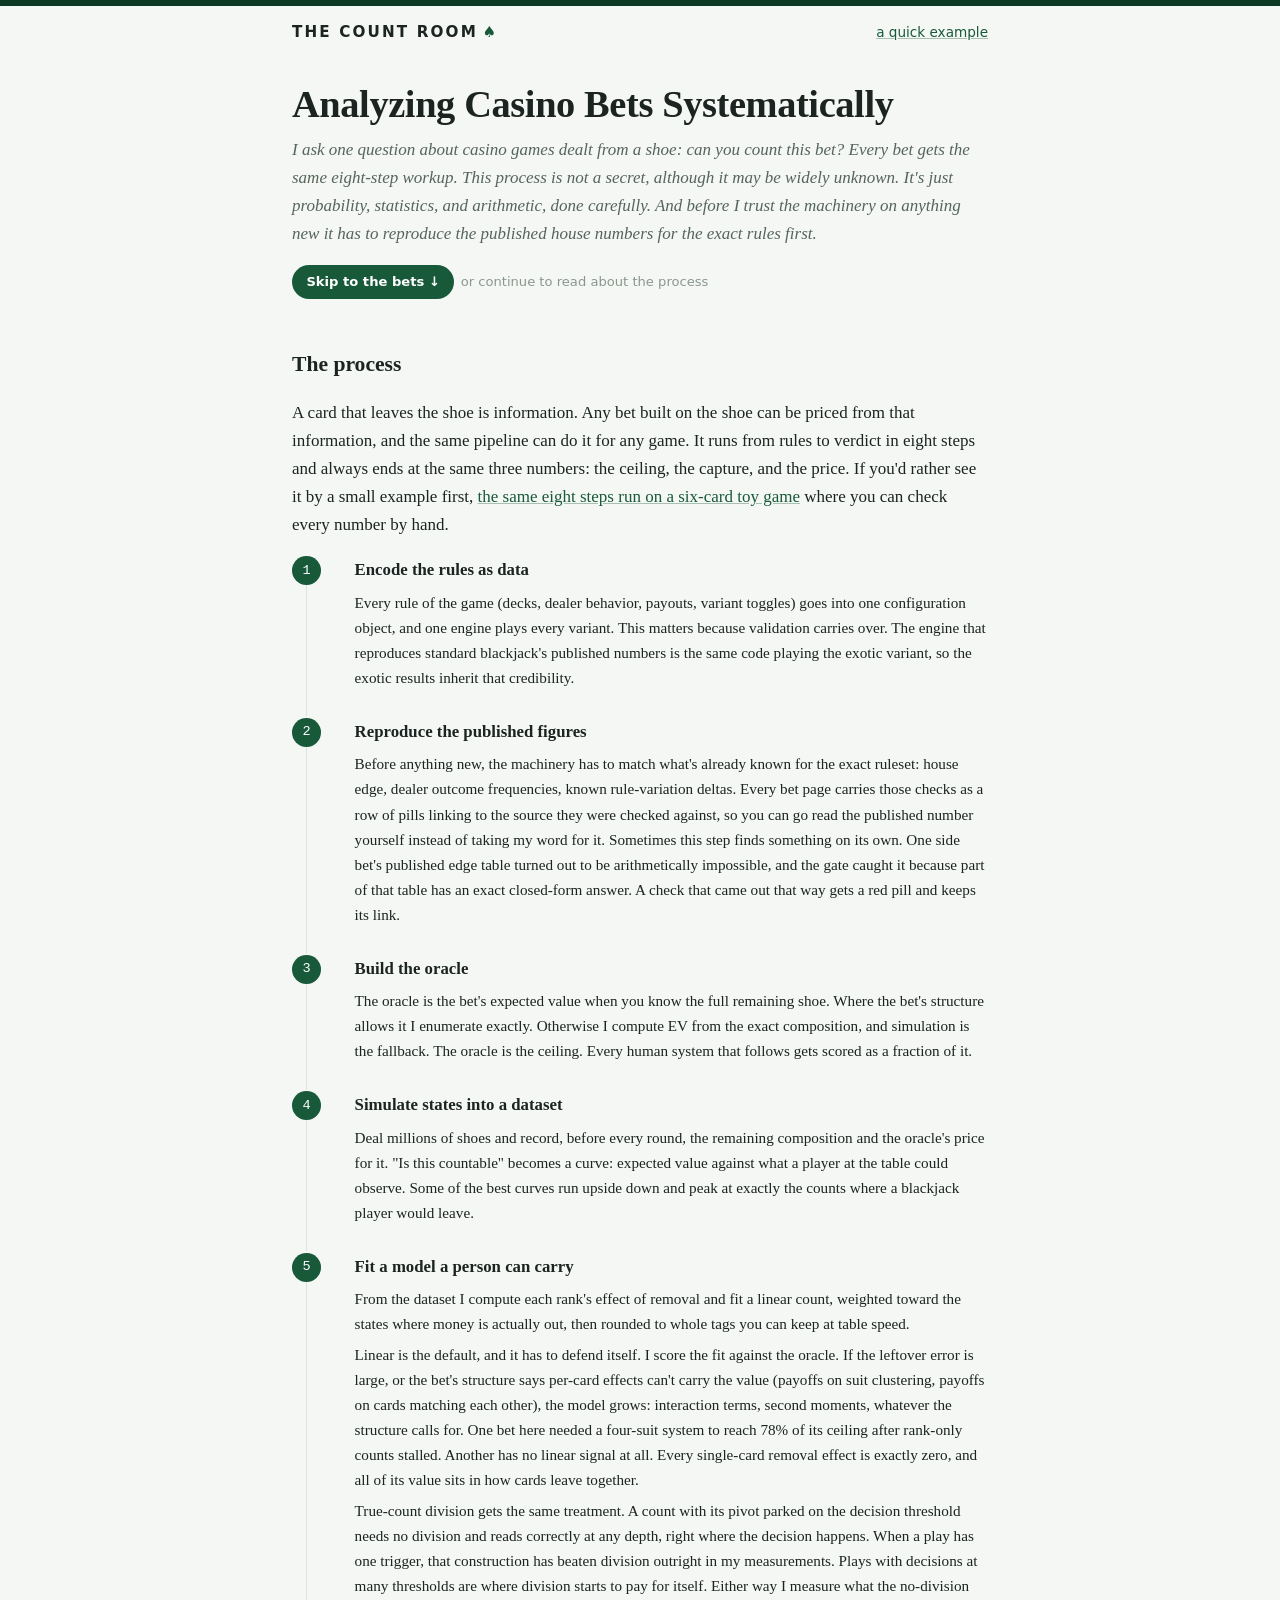
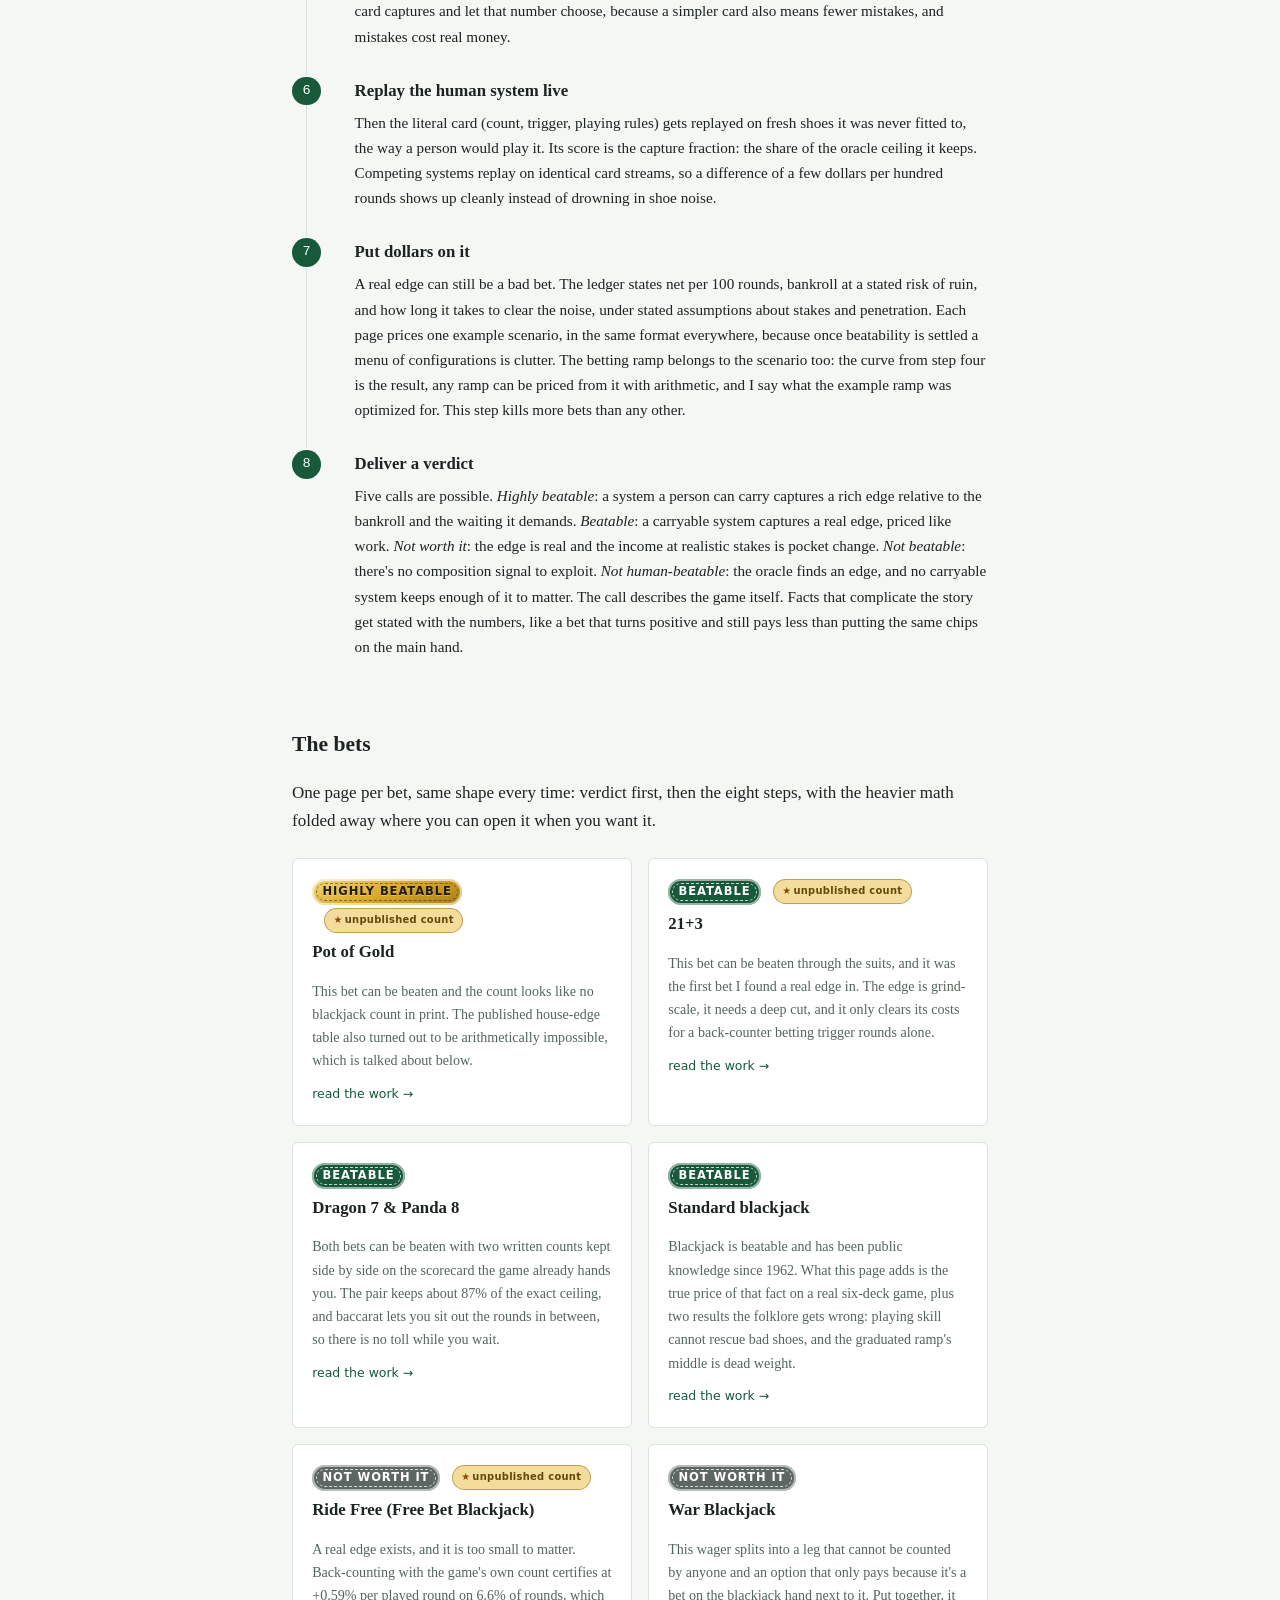
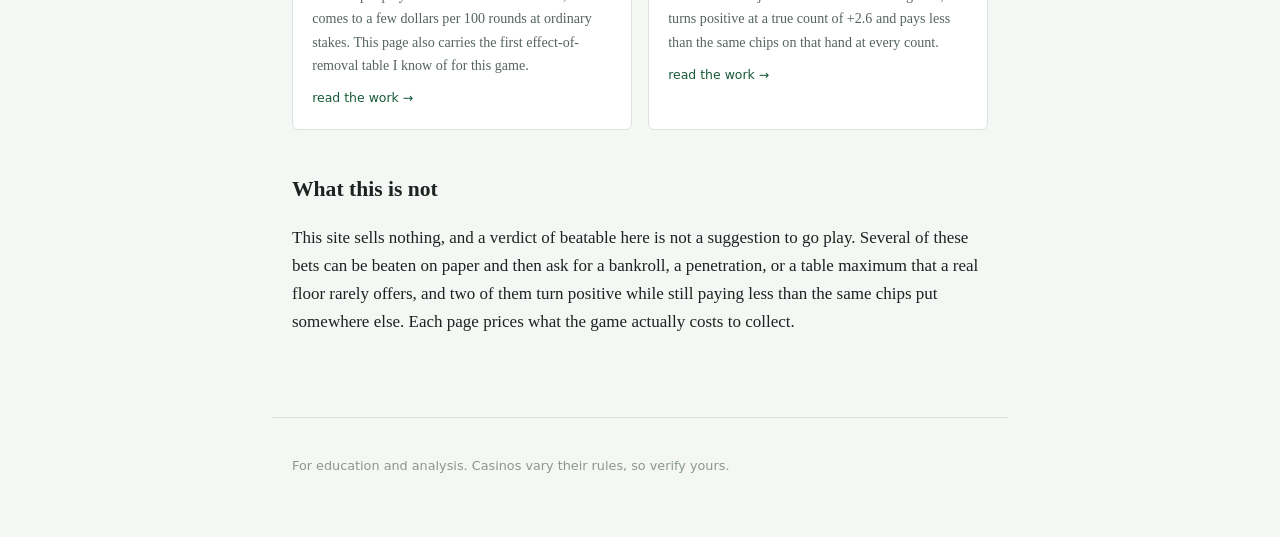
==== index.html @ 0b64c5a3 "Deploy site" ====
<!doctype html>
<html lang="en">
<head>
<meta charset="utf-8">
<meta name="viewport" content="width=device-width, initial-scale=1">
<title>The Count Room · The Count Room</title>
<link rel="stylesheet" href="style.css">
</head>
<body>
<nav class="top">
  <a class="brand" href="index.html">The Count Room<span class="suit">&spades;</span></a>
  <span class="links"><a href="toy.html">a quick example</a></span>
</nav>
<main>
<header class="bet-head">
  <h1>Analyzing Casino Bets Systematically</h1>
  <p class="subtitle">
    I ask one question about casino games dealt from a shoe: can you count this bet? Every bet gets the same eight-step workup. This process is not a
    secret, although it may be widely unknown. It's just probability, statistics, and arithmetic, done carefully. And before I trust the machinery on
    anything new it has to reproduce the published house numbers for the exact rules first.
  </p>
  <p class="skip-link"><a href="#bets">Skip to the bets &darr;</a><span class="skip-aside">or continue to read about the process</span></p>
</header>

<section class="step">
  <h2>The process</h2>
  <p>
    A card that leaves the shoe is information. Any bet built on the shoe can be priced from that information, and the same pipeline can do it for any
    game. It runs from rules to verdict in eight steps and always ends at the same three numbers: the ceiling, the capture, and the price. If you'd
    rather see it by a small example first, <a href="toy.html">the same eight steps run on a six-card toy game</a> where you can check every number by hand.
  </p>

  <ol class="process">
    <li>
      <h3>Encode the rules as data</h3>
      <p>
        Every rule of the game (decks, dealer behavior, payouts, variant toggles) goes into one configuration object, and one engine plays every
        variant. This matters because validation carries over. The engine that reproduces standard blackjack's published numbers is the same code
        playing the exotic variant, so the exotic results inherit that credibility.
      </p>
    </li>
    <li>
      <h3>Reproduce the published figures</h3>
      <p>
        Before anything new, the machinery has to match what's already known for the exact ruleset: house edge, dealer outcome frequencies, known
        rule-variation deltas. Every bet page carries those checks as a row of pills linking to the source they were checked against, so you can go
        read the published number yourself instead of taking my word for it. Sometimes this step finds something on its own. One side bet's published
        edge table turned out to be arithmetically impossible, and the gate caught it because part of that table has an exact closed-form answer. A
        check that came out that way gets a red pill and keeps its link.
      </p>
    </li>
    <li>
      <h3>Build the oracle</h3>
      <p>
        The oracle is the bet's expected value when you know the full remaining shoe. Where the bet's structure allows it I enumerate exactly.
        Otherwise I compute EV from the exact composition, and simulation is the fallback. The oracle is the ceiling. Every human system that follows
        gets scored as a fraction of it.
      </p>
    </li>
    <li>
      <h3>Simulate states into a dataset</h3>
      <p>
        Deal millions of shoes and record, before every round, the remaining composition and the oracle's price for it. "Is this countable" becomes a
        curve: expected value against what a player at the table could observe. Some of the best curves run upside down and peak at exactly the counts
        where a blackjack player would leave.
      </p>
    </li>
    <li>
      <h3>Fit a model a person can carry</h3>
      <p>
        From the dataset I compute each rank's effect of removal and fit a linear count, weighted toward the states where money is actually out, then
        rounded to whole tags you can keep at table speed.
      </p>
      <p>
        Linear is the default, and it has to defend itself. I score the fit against the oracle. If the leftover error is large, or the bet's structure
        says per-card effects can't carry the value (payoffs on suit clustering, payoffs on cards matching each other), the model grows: interaction
        terms, second moments, whatever the structure calls for. One bet here needed a four-suit system to reach 78% of its ceiling after rank-only
        counts stalled. Another has no linear signal at all. Every single-card removal effect is exactly zero, and all of its value sits in how cards
        leave together.
      </p>
      <p>
        True-count division gets the same treatment. A count with its pivot parked on the decision threshold needs no division and reads correctly at
        any depth, right where the decision happens. When a play has one trigger, that construction has beaten division outright in my measurements.
        Plays with decisions at many thresholds are where division starts to pay for itself. Either way I measure what the no-division card captures
        and let that number choose, because a simpler card also means fewer mistakes, and mistakes cost real money.
      </p>
    </li>
    <li>
      <h3>Replay the human system live</h3>
      <p>
        Then the literal card (count, trigger, playing rules) gets replayed on fresh shoes it was never fitted to, the way a person would play it. Its
        score is the capture fraction: the share of the oracle ceiling it keeps. Competing systems replay on identical card streams, so a difference
        of a few dollars per hundred rounds shows up cleanly instead of drowning in shoe noise.
      </p>
    </li>
    <li>
      <h3>Put dollars on it</h3>
      <p>
        A real edge can still be a bad bet. The ledger states net per 100 rounds, bankroll at a stated risk of ruin, and how long it takes to clear
        the noise, under stated assumptions about stakes and penetration. Each page prices one example scenario, in the same format everywhere,
        because once beatability is settled a menu of configurations is clutter. The betting ramp belongs to the scenario too: the curve from step
        four is the result, any ramp can be priced from it with arithmetic, and I say what the example ramp was optimized for. This step kills more
        bets than any other.
      </p>
    </li>
    <li>
      <h3>Deliver a verdict</h3>
      <p>
        Five calls are possible. <em>Highly beatable</em>: a system a person can carry captures a rich edge relative to the bankroll and the waiting
        it demands. <em>Beatable</em>: a carryable system captures a real edge, priced like work. <em>Not worth it</em>: the edge is real and the
        income at realistic stakes is pocket change. <em>Not beatable</em>: there's no composition signal to exploit. <em>Not human-beatable</em>: the
        oracle finds an edge, and no carryable system keeps enough of it to matter. The call describes the game itself. Facts that complicate the
        story get stated with the numbers, like a bet that turns positive and still pays less than putting the same chips on the main hand.
      </p>
    </li>
  </ol>
</section>

<section class="step" id="bets">
  <h2>The bets</h2>
  <p>
    One page per bet, same shape every time: verdict first, then the eight steps, with the heavier math folded away where you can open it when you
    want it.
  </p>
  <div class="cards"><a class="card" href="bets/pot-of-gold.html"><span class="chip chip-highly-beatable">highly beatable</span><span class="chip-note"><span class="note-star">&starf;</span>unpublished count</span><h3>Pot of Gold</h3><p>This bet can be beaten and the count looks like no blackjack count in print. The published house-edge table also turned out to be arithmetically impossible, which is talked about below.</p><span class="card-go">read the work &rarr;</span></a><a class="card" href="bets/21-plus-3.html"><span class="chip chip-beatable">beatable</span><span class="chip-note"><span class="note-star">&starf;</span>unpublished count</span><h3>21+3</h3><p>This bet can be beaten through the suits, and it was the first bet I found a real edge in. The edge is grind-scale, it needs a deep cut, and it only clears its costs for a back-counter betting trigger rounds alone.</p><span class="card-go">read the work &rarr;</span></a><a class="card" href="bets/ez-baccarat.html"><span class="chip chip-beatable">beatable</span><h3>Dragon 7 &amp; Panda 8</h3><p>Both bets can be beaten with two written counts kept side by side on the scorecard the game already hands you. The pair keeps about 87% of the exact ceiling, and baccarat lets you sit out the rounds in between, so there is no toll while you wait.</p><span class="card-go">read the work &rarr;</span></a><a class="card" href="bets/standard-blackjack.html"><span class="chip chip-beatable">beatable</span><h3>Standard blackjack</h3><p>Blackjack is beatable and has been public knowledge since 1962. What this page adds is the true price of that fact on a real six-deck game, plus two results the folklore gets wrong: playing skill cannot rescue bad shoes, and the graduated ramp's middle is dead weight.</p><span class="card-go">read the work &rarr;</span></a><a class="card" href="bets/ride-free.html"><span class="chip chip-not-worth-it">not worth it</span><span class="chip-note"><span class="note-star">&starf;</span>unpublished count</span><h3>Ride Free (Free Bet Blackjack)</h3><p>A real edge exists, and it is too small to matter. Back-counting with the game's own count certifies at +0.59% per played round on 6.6% of rounds, which comes to a few dollars per 100 rounds at ordinary stakes. This page also carries the first effect-of-removal table I know of for this game.</p><span class="card-go">read the work &rarr;</span></a><a class="card" href="bets/war-blackjack.html"><span class="chip chip-not-worth-it">not worth it</span><h3>War Blackjack</h3><p>This wager splits into a leg that cannot be counted by anyone and an option that only pays because it's a bet on the blackjack hand next to it. Put together, it turns positive at a true count of +2.6 and pays less than the same chips on that hand at every count.</p><span class="card-go">read the work &rarr;</span></a></div>
</section>

<section class="step">
  <h2>What this is not</h2>
  <p>
    This site sells nothing, and a verdict of beatable here is not a suggestion to go play. Several of these bets can be beaten on paper and then ask
    for a bankroll, a penetration, or a table maximum that a real floor rarely offers, and two of them turn positive while still paying less than the
    same chips put somewhere else. Each page prices what the game actually costs to collect.
  </p>
</section>

</main>
<footer>
  <p>For education and analysis. Casinos vary their rules, so verify yours.</p>
</footer>
</body>
</html>
---- style.css ----
/* The Count Room — design system.
   One committed look: cool paper, ink, felt green, signal red. No beige.
   Serif prose (print-journal register), monospace numbers, chip-style badges. */

:root {
  --paper: #f5f7f5;
  --card: #ffffff;
  --ink: #1b2420;
  --muted: #55655c;
  --faint: #8a978f;
  --rule: #dbe3dd;
  --felt: #175939;
  --felt-deep: #0d3a24;
  --felt-wash: #e9f1ec;
  --red: #a63428;
  --red-wash: #f7ebe9;
  --gold: #b08d2f;
  --serif: "Iowan Old Style", "Palatino Linotype", Palatino, Georgia, serif;
  --sans: -apple-system, "Segoe UI", system-ui, sans-serif;
  --mono: "SF Mono", ui-monospace, Menlo, Consolas, monospace;
}

* { box-sizing: border-box; }

body {
  margin: 0;
  background: var(--paper);
  color: var(--ink);
  font-family: var(--serif);
  font-size: 17px;
  line-height: 1.65;
  border-top: 6px solid var(--felt-deep);
}

main { max-width: 46rem; margin: 0 auto; padding: 1rem 1.25rem 4rem; }

a { color: var(--felt); text-decoration-color: rgba(23, 89, 57, 0.35); }
a:hover { text-decoration-color: var(--felt); }

code {
  font-family: var(--mono);
  font-size: 0.85em;
  background: var(--felt-wash);
  padding: 0.1em 0.35em;
  border-radius: 3px;
}

/* ---- top navigation ---- */

nav.top {
  max-width: 46rem;
  margin: 0 auto;
  padding: 0.9rem 1.25rem;
  display: flex;
  align-items: baseline;
  justify-content: space-between;
  gap: 1rem;
  flex-wrap: wrap;
}

nav.top .brand {
  font-family: var(--sans);
  font-weight: 700;
  font-size: 0.95rem;
  letter-spacing: 0.14em;
  text-transform: uppercase;
  color: var(--ink);
  text-decoration: none;
}

nav.top .suit { color: var(--felt); margin-left: 0.3em; }

nav.top .links { font-family: var(--sans); font-size: 0.85rem; }

/* ---- headings and prose ---- */

h1 {
  font-size: 2.4rem;
  line-height: 1.15;
  margin: 0.4rem 0 0.6rem;
  font-weight: 600;
  letter-spacing: -0.01em;
}

h2 {
  font-size: 1.35rem;
  margin: 2.6rem 0 0.2rem;
  font-weight: 600;
  display: flex;
  align-items: baseline;
  gap: 0.6rem;
}

h3 { font-size: 1.05rem; margin: 0.3rem 0; }

h4 {
  font-family: var(--sans);
  font-size: 0.72rem;
  letter-spacing: 0.12em;
  text-transform: uppercase;
  color: var(--muted);
  margin: 1.4rem 0 0.4rem;
}

.kicker {
  font-family: var(--sans);
  font-size: 0.78rem;
  letter-spacing: 0.1em;
  text-transform: uppercase;
  color: var(--muted);
  margin: 2rem 0 0;
}

.subtitle { font-style: italic; color: var(--muted); margin-top: 0; }

.step-n {
  font-family: var(--mono);
  font-size: 0.85rem;
  color: var(--card);
  background: var(--felt);
  min-width: 1.7em;
  height: 1.7em;
  border-radius: 50%;
  display: inline-flex;
  align-items: center;
  justify-content: center;
  flex: none;
  position: relative;
  top: -0.1em;
}

p.headline {
  font-style: italic;
  color: var(--muted);
  margin-top: 0.4rem;
  border-left: 3px solid var(--rule);
  padding-left: 0.8rem;
}

/* ---- verdict chips (casino-chip styling: dashed inner ring) ---- */

.chip {
  display: inline-block;
  font-family: var(--sans);
  font-size: 0.72rem;
  font-weight: 700;
  letter-spacing: 0.08em;
  text-transform: uppercase;
  color: #fff;
  padding: 0.32em 0.9em;
  border-radius: 999px;
  box-shadow: inset 0 0 0 2px rgba(255, 255, 255, 0.55);
  outline: 1px dashed rgba(255, 255, 255, 0.75);
  outline-offset: -5px;
}

/* Gold belongs to exactly one verdict. It's the only light chip with dark
   text, so it reads as a struck coin next to the flat solid ones. */
.chip-highly-beatable {
  background: linear-gradient(160deg, #f4d87e 0%, #d9ab2e 48%, #a87d18 100%);
  color: #241b06;
  box-shadow: inset 0 0 0 2px rgba(255, 255, 255, 0.6);
  outline-color: rgba(64, 46, 6, 0.55);
  text-shadow: 0 1px 0 rgba(255, 255, 255, 0.3);
}
.chip-beatable { background: var(--felt); }
/* Neutral on purpose: a real edge that earns nothing reads as a shrug, and
   grey is the one tone that argues for neither playing nor avoiding. */
.chip-not-worth-it { background: #5c6763; }
.chip-not-beatable { background: var(--red); }
.chip-not-human-beatable { background: #6c5f8d; }
.chip-pending { background: var(--faint); }

/* A quiet companion to the verdict chip: this page carries a result with no
   published counterpart. Deliberately subordinate to the chip, since the
   verdict is the headline and this is a footnote to it. */
.chip-note {
  display: inline-block;
  font-family: var(--sans);
  font-size: 0.62rem;
  font-weight: 700;
  letter-spacing: 0.03em;
  color: #63480a;
  background: #f4dd9c;
  border: 1px solid rgba(146, 110, 20, 0.55);
  border-radius: 999px;
  padding: 0.32em 0.85em;
  margin-left: 0.75rem;
  vertical-align: middle;
  white-space: nowrap;
}

.chip-note .note-star { color: #8a4b06; margin-right: 0.2em; }

/* ---- verdict box and header stats ---- */

.verdict {
  background: var(--card);
  border: 1px solid var(--rule);
  border-left: 4px solid var(--gold);
  border-radius: 6px;
  padding: 1.1rem 1.3rem;
  margin: 1.4rem 0;
}

.verdict-highly-beatable { border-left-color: #d9ab2e; }
.verdict-beatable { border-left-color: var(--felt); }
.verdict-not-worth-it { border-left-color: #5c6763; }
.verdict-not-beatable { border-left-color: var(--red); }
.verdict-not-human-beatable { border-left-color: #6c5f8d; }

.verdict-headline { font-size: 1.08rem; font-weight: 600; margin: 0.7rem 0 0.5rem; }

.stats {
  display: grid;
  grid-template-columns: repeat(auto-fit, minmax(10rem, 1fr));
  gap: 1px;
  background: var(--rule);
  border: 1px solid var(--rule);
  border-radius: 6px;
  overflow: hidden;
  margin: 1.5rem 0 0.5rem;
}

.stat { background: var(--card); padding: 0.8rem 1rem; }

.stat-value { font-family: var(--mono); font-size: 1.15rem; font-weight: 600; }

.stat-label,
.stat-detail {
  font-family: var(--sans);
  font-size: 0.72rem;
  color: var(--muted);
}

.stat-label { text-transform: uppercase; letter-spacing: 0.07em; margin-top: 0.25rem; }
.stat-detail { color: var(--faint); }

/* ---- tables ---- */

.table-scroll { overflow-x: auto; margin: 1.2rem 0; }

table {
  border-collapse: collapse;
  width: 100%;
  font-size: 0.88rem;
  background: var(--card);
  border: 1px solid var(--rule);
}

/* Many-column tables keep their natural width and scroll in .table-scroll
   instead of squeezing every column until the numbers wrap. */
table.wide {
  width: max-content;
  min-width: 100%;
}

table.wide th,
table.wide td { white-space: nowrap; }

caption {
  caption-side: top;
  text-align: left;
  font-family: var(--sans);
  font-size: 0.75rem;
  letter-spacing: 0.06em;
  text-transform: uppercase;
  color: var(--muted);
  padding: 0.4rem 0.2rem;
}

th, td { padding: 0.45rem 0.8rem; border-top: 1px solid var(--rule); }

thead th {
  font-family: var(--sans);
  font-size: 0.72rem;
  letter-spacing: 0.06em;
  text-transform: uppercase;
  color: var(--muted);
  background: var(--felt-wash);
  border-top: none;
}

tbody th { font-weight: 600; text-align: left; font-family: var(--serif); }

td { font-family: var(--mono); font-size: 0.82rem; }

.al { text-align: left; }
.ar { text-align: right; }

.pos { color: var(--felt); }
.neg { color: var(--red); }

td.pos, td.neg { font-weight: 600; }

/* ---- the scenario card (one per ledger, uniform everywhere) ---- */

.scenario {
  display: grid;
  grid-template-columns: minmax(17rem, 5fr) 6fr;
  border: 1px solid var(--rule);
  border-radius: 6px;
  overflow: hidden;
  margin: 1.4rem 0;
  background: var(--card);
}

.sc-side { background: var(--felt-deep); color: #e8efe9; padding: 1rem 1.2rem; }

.sc-side h4 { color: #9db8a6; margin: 0 0 0.6rem; }

.sc-row {
  display: flex;
  justify-content: space-between;
  gap: 1rem;
  font-size: 0.82rem;
  padding: 0.28rem 0;
  border-bottom: 1px solid rgba(255, 255, 255, 0.12);
}

.sc-row:last-child { border-bottom: none; }

.sc-label { font-family: var(--sans); color: #9db8a6; }
.sc-value { font-family: var(--mono); text-align: right; }

.sc-results {
  display: grid;
  grid-template-columns: repeat(auto-fit, minmax(8.5rem, 1fr));
  align-content: center;
  gap: 1rem;
  padding: 1rem 1.2rem;
}

.sc-out-value { font-family: var(--mono); font-size: 1.25rem; font-weight: 700; }
.sc-out-label {
  font-family: var(--sans);
  font-size: 0.7rem;
  text-transform: uppercase;
  letter-spacing: 0.07em;
  color: var(--muted);
  margin-top: 0.2rem;
}
.sc-out-detail { font-family: var(--sans); font-size: 0.72rem; color: var(--faint); }

@media (max-width: 40rem) {
  .scenario { grid-template-columns: 1fr; }
}

/* ---- the how-to-play section and its jump link ---- */

.skip-link { font-family: var(--sans); margin: 0.8rem 0 0; }

.skip-link a {
  display: inline-block;
  background: var(--felt);
  color: #fff;
  font-size: 0.82rem;
  font-weight: 600;
  padding: 0.45em 1.1em;
  border-radius: 999px;
  text-decoration: none;
}

.skip-link a { margin: 0 0.4rem 0.4rem 0; }
.skip-link a:hover { background: var(--felt-deep); }

/* Quiet companion text beside a jump button: says what you get by not
   clicking it, so it must not compete with the button. */
.skip-link .skip-aside {
  color: var(--faint);
  font-size: 0.82rem;
}

section.step[id] { scroll-margin-top: 1rem; }

section.how-to-play {
  background: var(--felt-wash);
  border: 1px solid var(--rule);
  border-radius: 6px;
  padding: 0.3rem 1.3rem 1.2rem;
  scroll-margin-top: 1rem;
}

section.how-to-play h2 { margin-top: 1.2rem; }

/* ---- verification pills (the published-record receipts) ---- */

.pills {
  background: var(--card);
  border: 1px solid var(--rule);
  border-radius: 6px;
  padding: 0.9rem 1.1rem 1.05rem;
  margin: 1.2rem 0;
}

.pills h4 {
  font-family: var(--sans);
  font-size: 0.72rem;
  font-weight: 700;
  letter-spacing: 0.08em;
  text-transform: uppercase;
  color: var(--faint);
  margin: 0 0 0.75rem;
}

.pill {
  display: inline-flex;
  align-items: baseline;
  gap: 0.45em;
  font-family: var(--sans);
  font-size: 0.8rem;
  line-height: 1.35;
  background: var(--felt-wash);
  border: 1px solid rgba(23, 89, 57, 0.25);
  color: var(--ink);
  border-radius: 999px;
  padding: 0.4em 0.95em;
  margin: 0 0.4rem 0.45rem 0;
  text-decoration: none;
}

a.pill:hover { background: #dcebe2; border-color: var(--felt); }

.pill-mark { color: var(--felt); font-weight: 700; }
.pill-src { color: var(--muted); font-size: 0.74rem; white-space: nowrap; }
a.pill .pill-src::after { content: "\00a0\2197"; }

/* a check we ran that DISAGREES with the published record */
.pill-dispute { background: var(--red-wash); border-color: rgba(166, 52, 40, 0.3); }
a.pill-dispute:hover { background: #f2ded9; border-color: var(--red); }
.pill-dispute .pill-mark { color: var(--red); }

/* a result with NO published counterpart. Gold, the same tone the top verdict
   uses, and never a link: there is nothing on the other end to point at. */
.pill-unpublished {
  background: #fbf3dd;
  border-color: rgba(176, 141, 47, 0.45);
}
.pill-unpublished .pill-mark { color: #a87d18; }

/* ---- the math spoiler ---- */

details.math {
  border: 1px solid var(--rule);
  border-radius: 6px;
  background: var(--card);
  margin: 1.2rem 0;
}

details.math summary {
  cursor: pointer;
  font-family: var(--sans);
  font-size: 0.85rem;
  font-weight: 600;
  color: var(--felt);
  padding: 0.7rem 1rem;
  list-style: none;
}

details.math summary::before { content: "\2660\00a0\00a0"; color: var(--faint); }

details.math summary::after {
  content: "show the math";
  float: right;
  font-weight: 400;
  color: var(--faint);
  font-size: 0.75rem;
}

details.math[open] summary::after { content: "hide"; }

details.math summary::-webkit-details-marker { display: none; }

.math-body {
  padding: 0 1.2rem 0.8rem;
  border-top: 1px solid var(--rule);
  font-size: 0.95rem;
}

/* ---- conditions, provenance ---- */

ul.conditions li { margin: 0.5rem 0; }

.provenance { font-size: 0.92rem; }
.provenance ul { margin: 0.2rem 0; padding-left: 1.2rem; }
.provenance li { margin: 0.25rem 0; }
.updated { color: var(--faint); font-size: 0.85rem; }

/* ---- the bet index cards ---- */

.cards {
  display: grid;
  grid-template-columns: repeat(auto-fill, minmax(19rem, 1fr));
  gap: 1rem;
  margin: 1.4rem 0;
}

.card {
  display: block;
  background: var(--card);
  border: 1px solid var(--rule);
  border-radius: 6px;
  padding: 1.1rem 1.2rem;
  color: var(--ink);
  text-decoration: none;
  transition: border-color 120ms ease, transform 120ms ease;
}

a.card:hover { border-color: var(--felt); transform: translateY(-1px); }

.card p { font-size: 0.88rem; color: var(--muted); margin-bottom: 0.4rem; }

.card-go { font-family: var(--sans); font-size: 0.78rem; color: var(--felt); }

.card-pending { opacity: 0.75; }

/* ---- homepage process list ---- */

ol.process { list-style: none; padding: 0; counter-reset: step; }

ol.process > li {
  counter-increment: step;
  position: relative;
  padding: 0 0 1.3rem 3rem;
  border-left: 1px solid var(--rule);
  margin-left: 0.85rem;
}

ol.process > li::before {
  content: counter(step);
  position: absolute;
  left: -0.9rem;
  top: 0;
  width: 1.8rem;
  height: 1.8rem;
  border-radius: 50%;
  background: var(--felt);
  color: #fff;
  font-family: var(--mono);
  font-size: 0.85rem;
  display: flex;
  align-items: center;
  justify-content: center;
}

ol.process > li:last-child { border-left-color: transparent; }

ol.process h3 { margin-top: 0.1rem; }
ol.process p { margin: 0.35rem 0; font-size: 0.95rem; }

/* ---- toy page: card glyphs and state tables ---- */

.shoe { display: flex; gap: 0.45rem; margin: 1.2rem 0; flex-wrap: wrap; }

.playing-card {
  width: 3.2rem;
  height: 4.4rem;
  border: 1px solid var(--rule);
  border-radius: 6px;
  background: var(--card);
  box-shadow: 0 1px 2px rgba(27, 36, 32, 0.12);
  display: flex;
  align-items: center;
  justify-content: center;
  font-family: var(--serif);
  font-size: 1.5rem;
  font-weight: 600;
}

.playing-card.red { color: var(--red); }
.playing-card.black { color: var(--ink); }

/* ---- footer ---- */

footer {
  max-width: 46rem;
  margin: 0 auto;
  padding: 1.5rem 1.25rem 3rem;
  border-top: 1px solid var(--rule);
  font-family: var(--sans);
  font-size: 0.8rem;
  color: var(--faint);
}
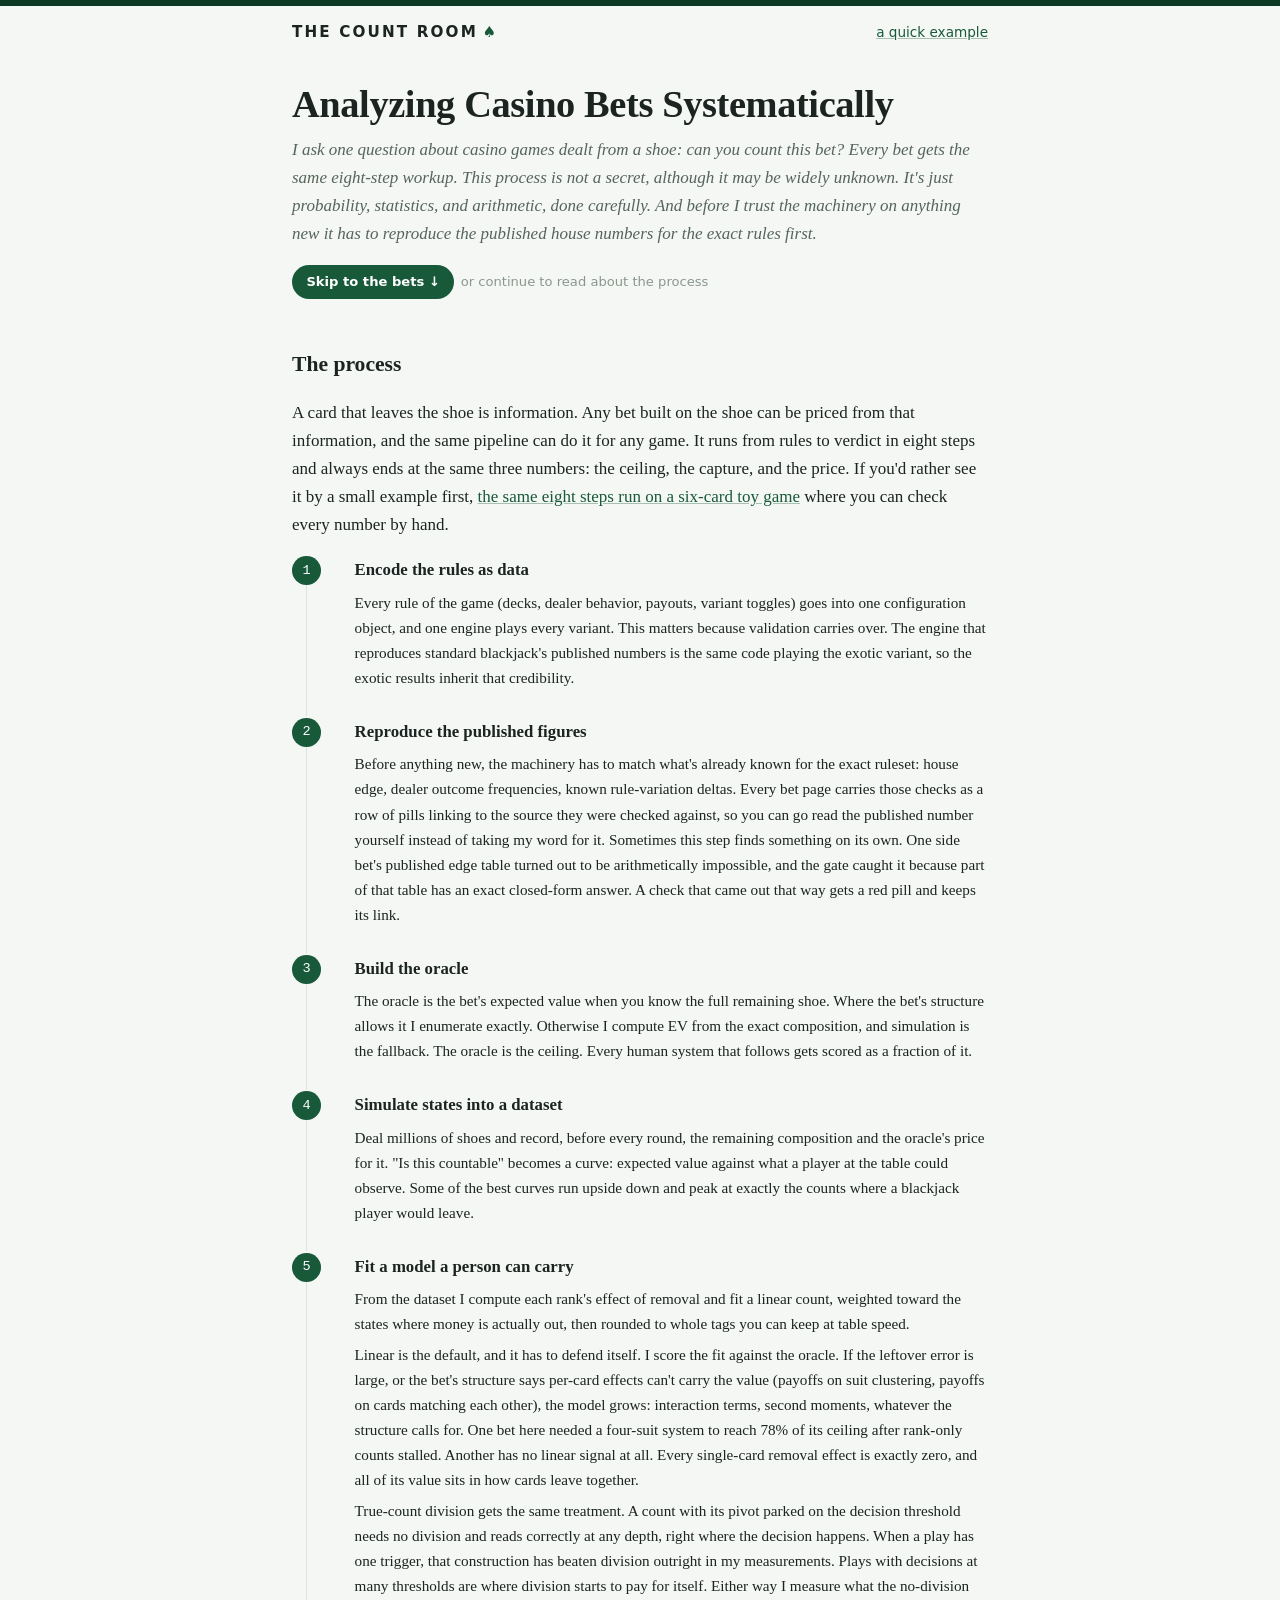
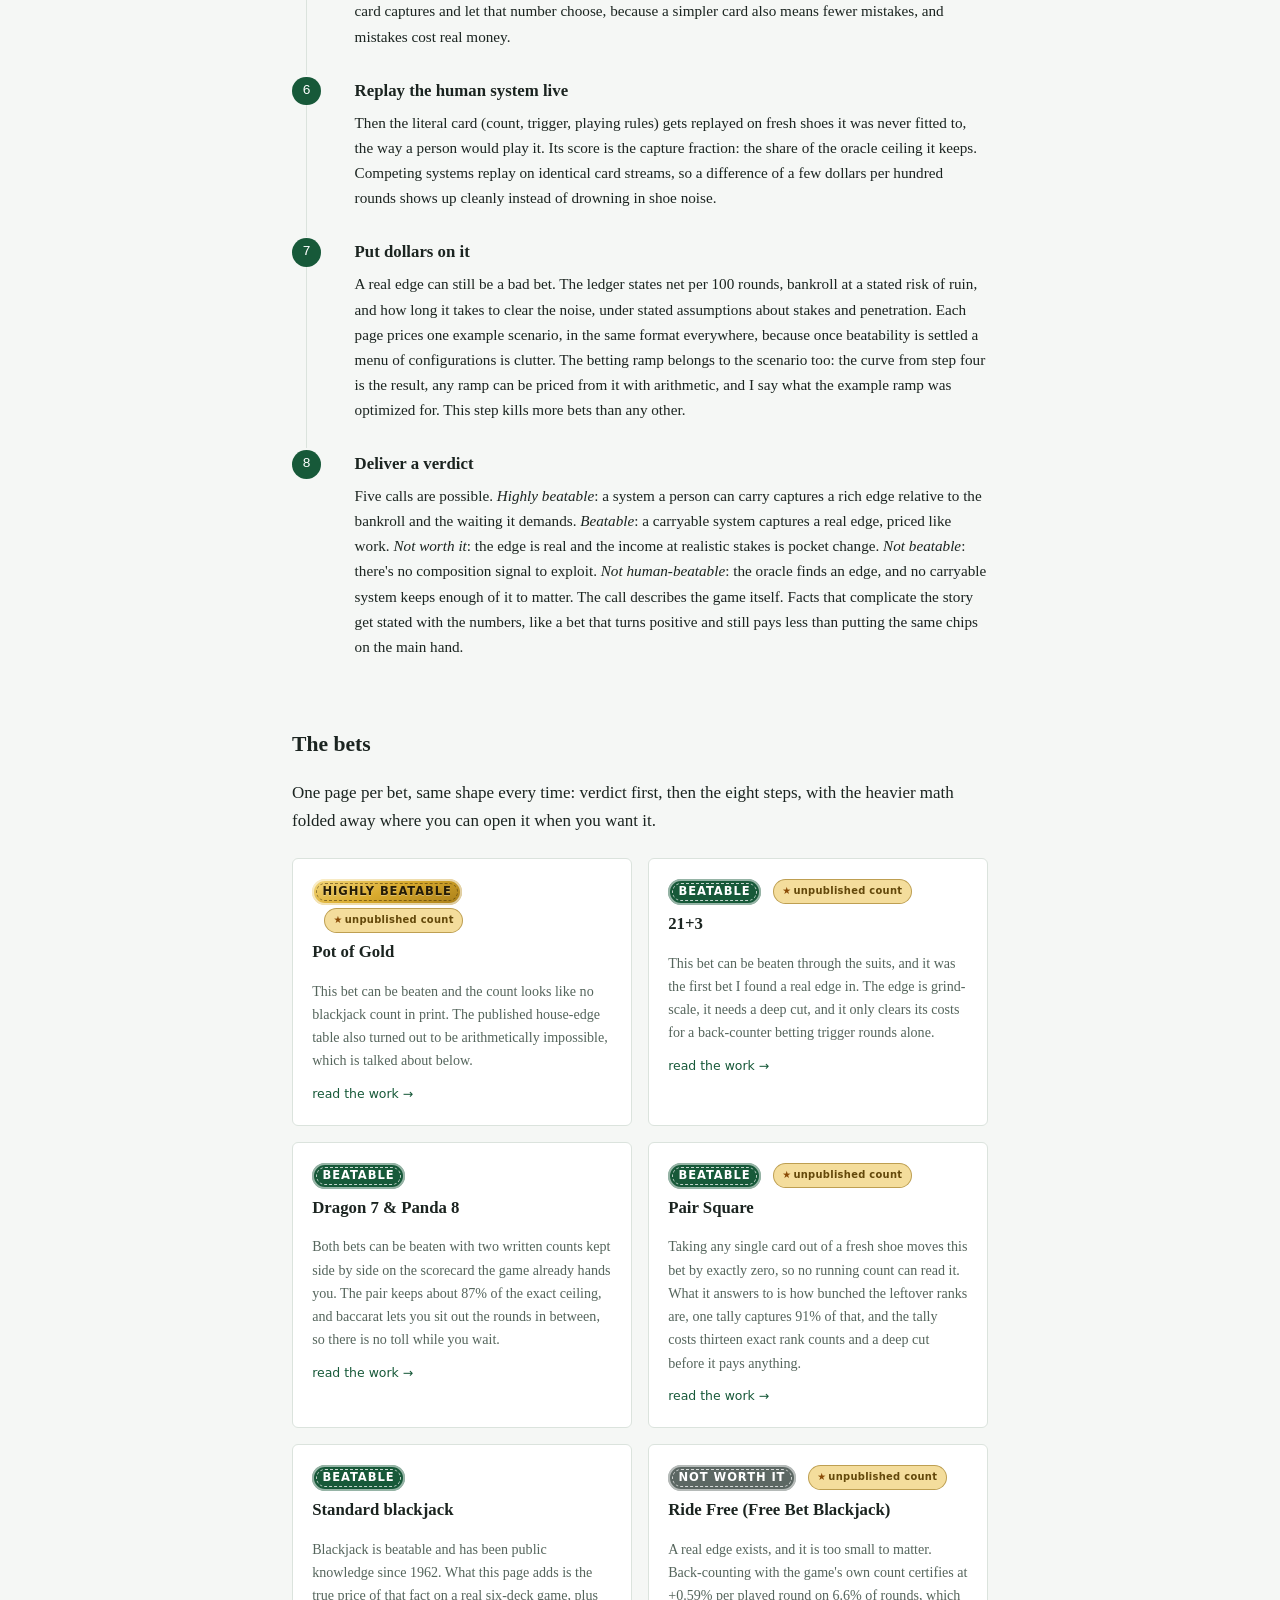
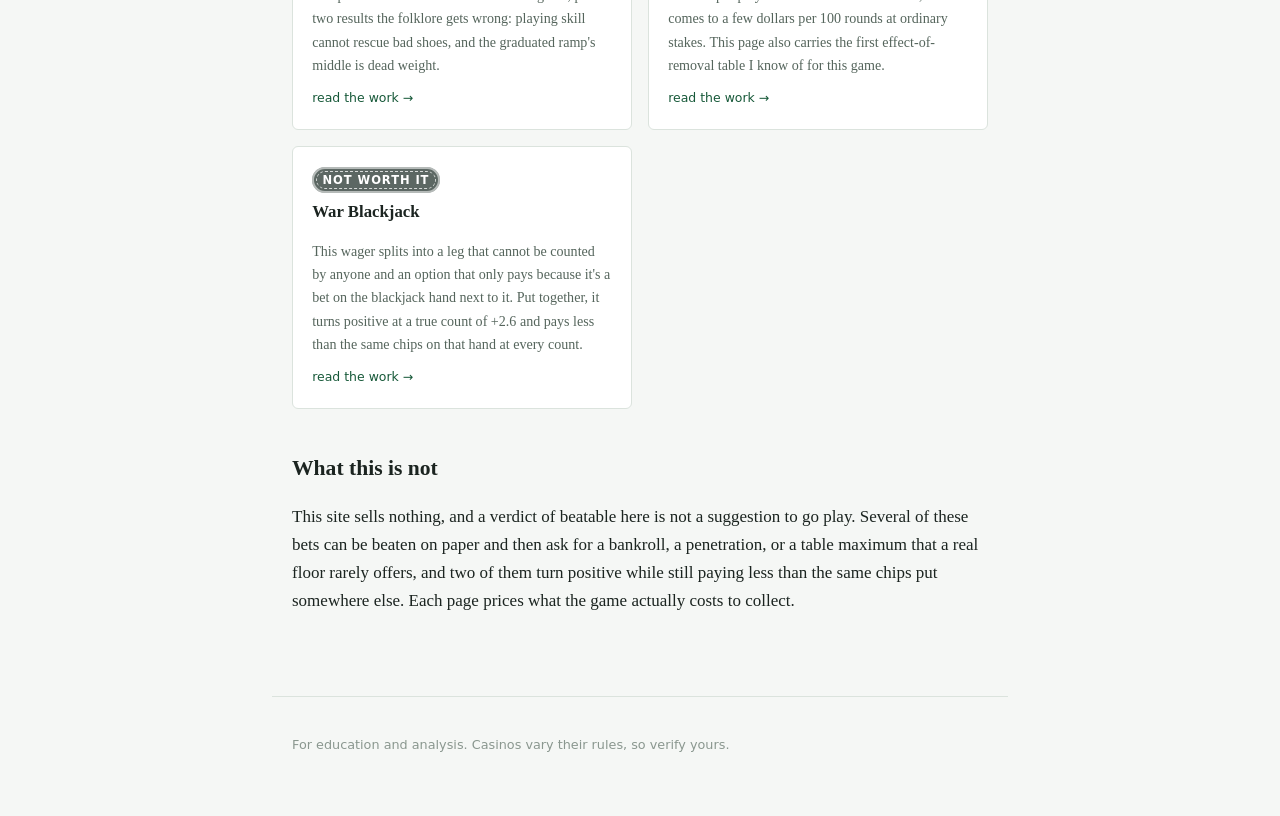
==== commit 5ecf4196: "Deploy site" ====
--- a/index.html
+++ b/index.html
@@ -122,7 +122,7 @@
     One page per bet, same shape every time: verdict first, then the eight steps, with the heavier math folded away where you can open it when you
     want it.
   </p>
-  <div class="cards"><a class="card" href="bets/pot-of-gold.html"><span class="chip chip-highly-beatable">highly beatable</span><span class="chip-note"><span class="note-star">&starf;</span>unpublished count</span><h3>Pot of Gold</h3><p>This bet can be beaten and the count looks like no blackjack count in print. The published house-edge table also turned out to be arithmetically impossible, which is talked about below.</p><span class="card-go">read the work &rarr;</span></a><a class="card" href="bets/21-plus-3.html"><span class="chip chip-beatable">beatable</span><span class="chip-note"><span class="note-star">&starf;</span>unpublished count</span><h3>21+3</h3><p>This bet can be beaten through the suits, and it was the first bet I found a real edge in. The edge is grind-scale, it needs a deep cut, and it only clears its costs for a back-counter betting trigger rounds alone.</p><span class="card-go">read the work &rarr;</span></a><a class="card" href="bets/ez-baccarat.html"><span class="chip chip-beatable">beatable</span><h3>Dragon 7 &amp; Panda 8</h3><p>Both bets can be beaten with two written counts kept side by side on the scorecard the game already hands you. The pair keeps about 87% of the exact ceiling, and baccarat lets you sit out the rounds in between, so there is no toll while you wait.</p><span class="card-go">read the work &rarr;</span></a><a class="card" href="bets/standard-blackjack.html"><span class="chip chip-beatable">beatable</span><h3>Standard blackjack</h3><p>Blackjack is beatable and has been public knowledge since 1962. What this page adds is the true price of that fact on a real six-deck game, plus two results the folklore gets wrong: playing skill cannot rescue bad shoes, and the graduated ramp's middle is dead weight.</p><span class="card-go">read the work &rarr;</span></a><a class="card" href="bets/ride-free.html"><span class="chip chip-not-worth-it">not worth it</span><span class="chip-note"><span class="note-star">&starf;</span>unpublished count</span><h3>Ride Free (Free Bet Blackjack)</h3><p>A real edge exists, and it is too small to matter. Back-counting with the game's own count certifies at +0.59% per played round on 6.6% of rounds, which comes to a few dollars per 100 rounds at ordinary stakes. This page also carries the first effect-of-removal table I know of for this game.</p><span class="card-go">read the work &rarr;</span></a><a class="card" href="bets/war-blackjack.html"><span class="chip chip-not-worth-it">not worth it</span><h3>War Blackjack</h3><p>This wager splits into a leg that cannot be counted by anyone and an option that only pays because it's a bet on the blackjack hand next to it. Put together, it turns positive at a true count of +2.6 and pays less than the same chips on that hand at every count.</p><span class="card-go">read the work &rarr;</span></a></div>
+  <div class="cards"><a class="card" href="bets/pot-of-gold.html"><span class="chip chip-highly-beatable">highly beatable</span><span class="chip-note"><span class="note-star">&starf;</span>unpublished count</span><h3>Pot of Gold</h3><p>This bet can be beaten and the count looks like no blackjack count in print. The published house-edge table also turned out to be arithmetically impossible, which is talked about below.</p><span class="card-go">read the work &rarr;</span></a><a class="card" href="bets/21-plus-3.html"><span class="chip chip-beatable">beatable</span><span class="chip-note"><span class="note-star">&starf;</span>unpublished count</span><h3>21+3</h3><p>This bet can be beaten through the suits, and it was the first bet I found a real edge in. The edge is grind-scale, it needs a deep cut, and it only clears its costs for a back-counter betting trigger rounds alone.</p><span class="card-go">read the work &rarr;</span></a><a class="card" href="bets/ez-baccarat.html"><span class="chip chip-beatable">beatable</span><h3>Dragon 7 &amp; Panda 8</h3><p>Both bets can be beaten with two written counts kept side by side on the scorecard the game already hands you. The pair keeps about 87% of the exact ceiling, and baccarat lets you sit out the rounds in between, so there is no toll while you wait.</p><span class="card-go">read the work &rarr;</span></a><a class="card" href="bets/pair-square.html"><span class="chip chip-beatable">beatable</span><span class="chip-note"><span class="note-star">&starf;</span>unpublished count</span><h3>Pair Square</h3><p>Taking any single card out of a fresh shoe moves this bet by exactly zero, so no running count can read it. What it answers to is how bunched the leftover ranks are, one tally captures 91% of that, and the tally costs thirteen exact rank counts and a deep cut before it pays anything.</p><span class="card-go">read the work &rarr;</span></a><a class="card" href="bets/standard-blackjack.html"><span class="chip chip-beatable">beatable</span><h3>Standard blackjack</h3><p>Blackjack is beatable and has been public knowledge since 1962. What this page adds is the true price of that fact on a real six-deck game, plus two results the folklore gets wrong: playing skill cannot rescue bad shoes, and the graduated ramp's middle is dead weight.</p><span class="card-go">read the work &rarr;</span></a><a class="card" href="bets/ride-free.html"><span class="chip chip-not-worth-it">not worth it</span><span class="chip-note"><span class="note-star">&starf;</span>unpublished count</span><h3>Ride Free (Free Bet Blackjack)</h3><p>A real edge exists, and it is too small to matter. Back-counting with the game's own count certifies at +0.59% per played round on 6.6% of rounds, which comes to a few dollars per 100 rounds at ordinary stakes. This page also carries the first effect-of-removal table I know of for this game.</p><span class="card-go">read the work &rarr;</span></a><a class="card" href="bets/war-blackjack.html"><span class="chip chip-not-worth-it">not worth it</span><h3>War Blackjack</h3><p>This wager splits into a leg that cannot be counted by anyone and an option that only pays because it's a bet on the blackjack hand next to it. Put together, it turns positive at a true count of +2.6 and pays less than the same chips on that hand at every count.</p><span class="card-go">read the work &rarr;</span></a></div>
 </section>
 
 <section class="step">
--- a/style.css
+++ b/style.css
@@ -383,6 +383,43 @@
 
 section.how-to-play h2 { margin-top: 1.2rem; }
 
+/* A page offering two playable cards has to show them AS two cards. Each option
+   gets its own panel so a reader picks one and plays it, instead of reading a
+   run of tables and guessing which rows belong together. */
+.play-option {
+  background: var(--card);
+  border: 1px solid var(--rule);
+  border-left: 3px solid var(--faint);
+  border-radius: 5px;
+  padding: 0.85rem 1.1rem 1.1rem;
+  margin: 1.1rem 0;
+}
+
+.play-option h3 {
+  font-family: var(--sans);
+  font-size: 0.86rem;
+  font-weight: 700;
+  letter-spacing: 0.02em;
+  margin: 0;
+}
+
+.play-option .option-n {
+  font-size: 0.66rem;
+  letter-spacing: 0.09em;
+  text-transform: uppercase;
+  color: var(--muted);
+  display: block;
+  margin-bottom: 0.15rem;
+}
+
+.play-option .option-tagline {
+  font-size: 0.9rem;
+  color: var(--muted);
+  margin: 0.35rem 0 0;
+}
+
+.play-option.option-pick { border-left-color: var(--felt); }
+
 /* ---- verification pills (the published-record receipts) ---- */
 
 .pills {
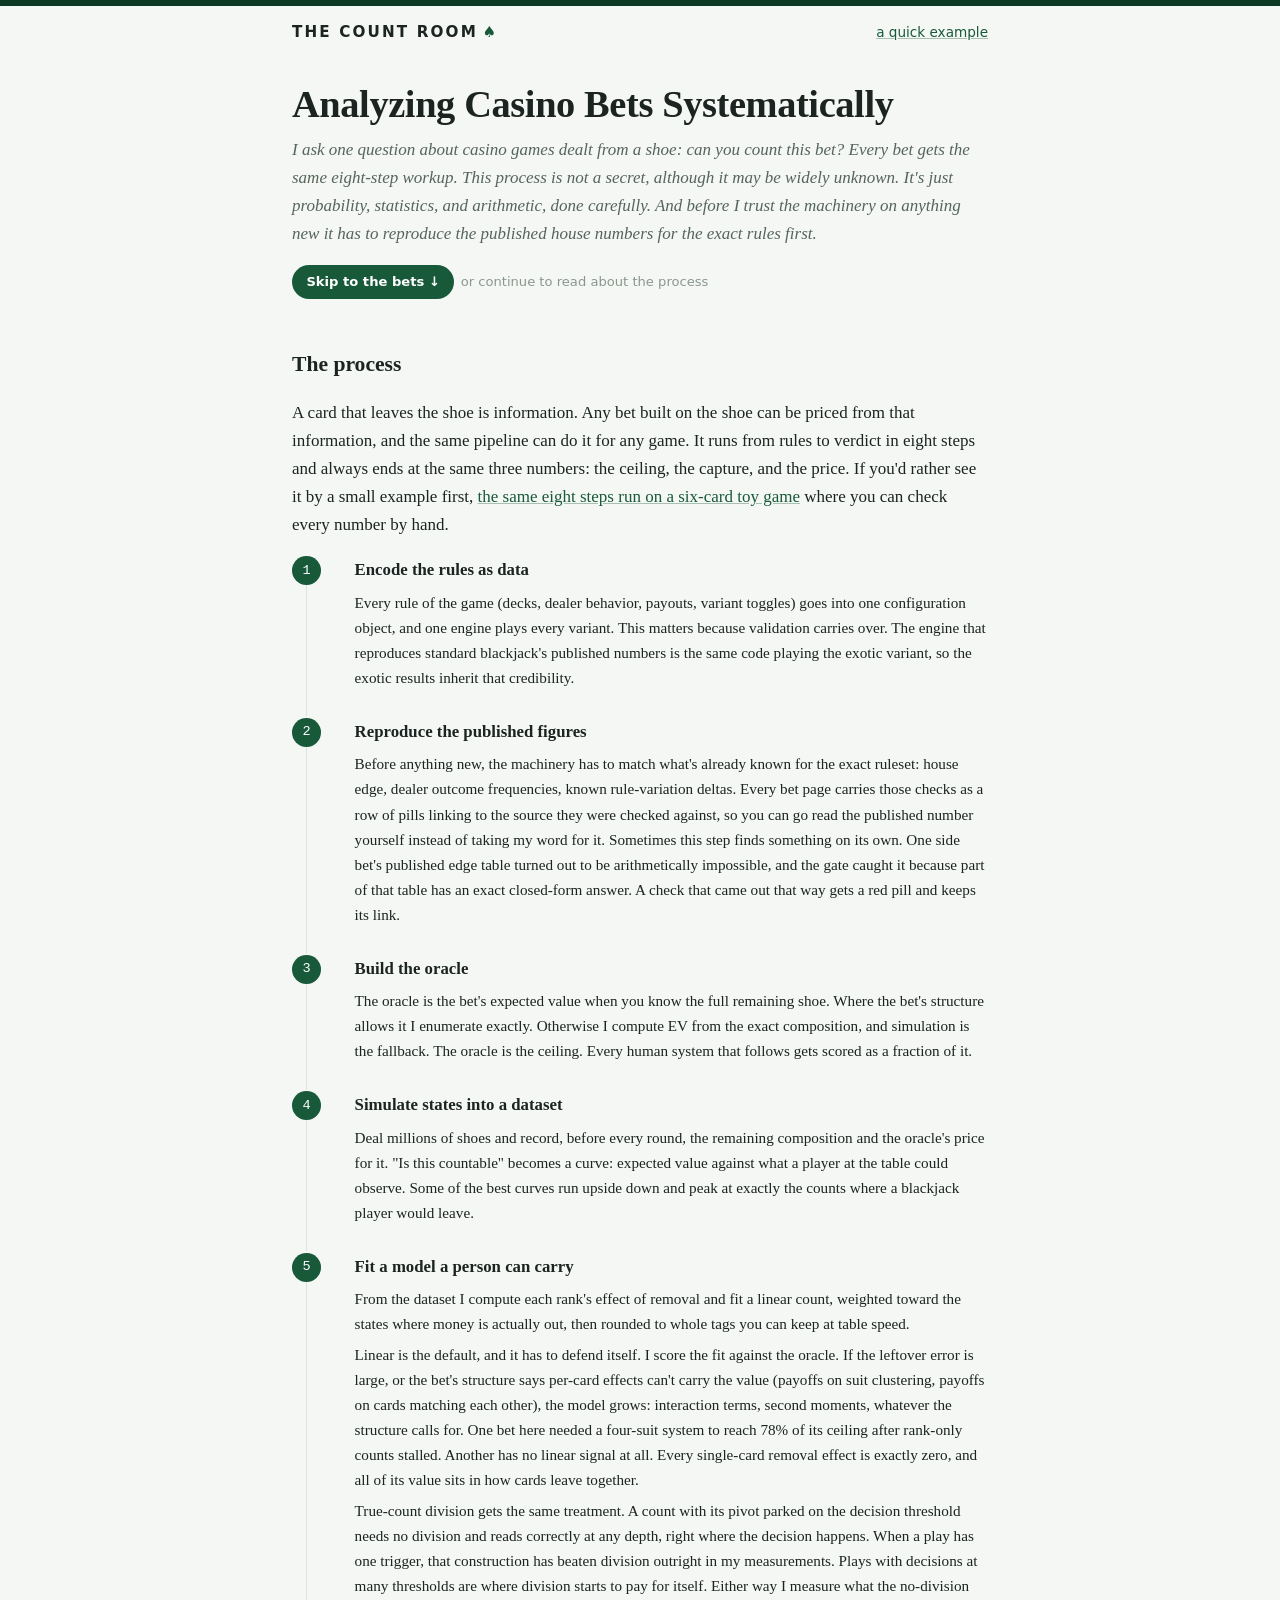
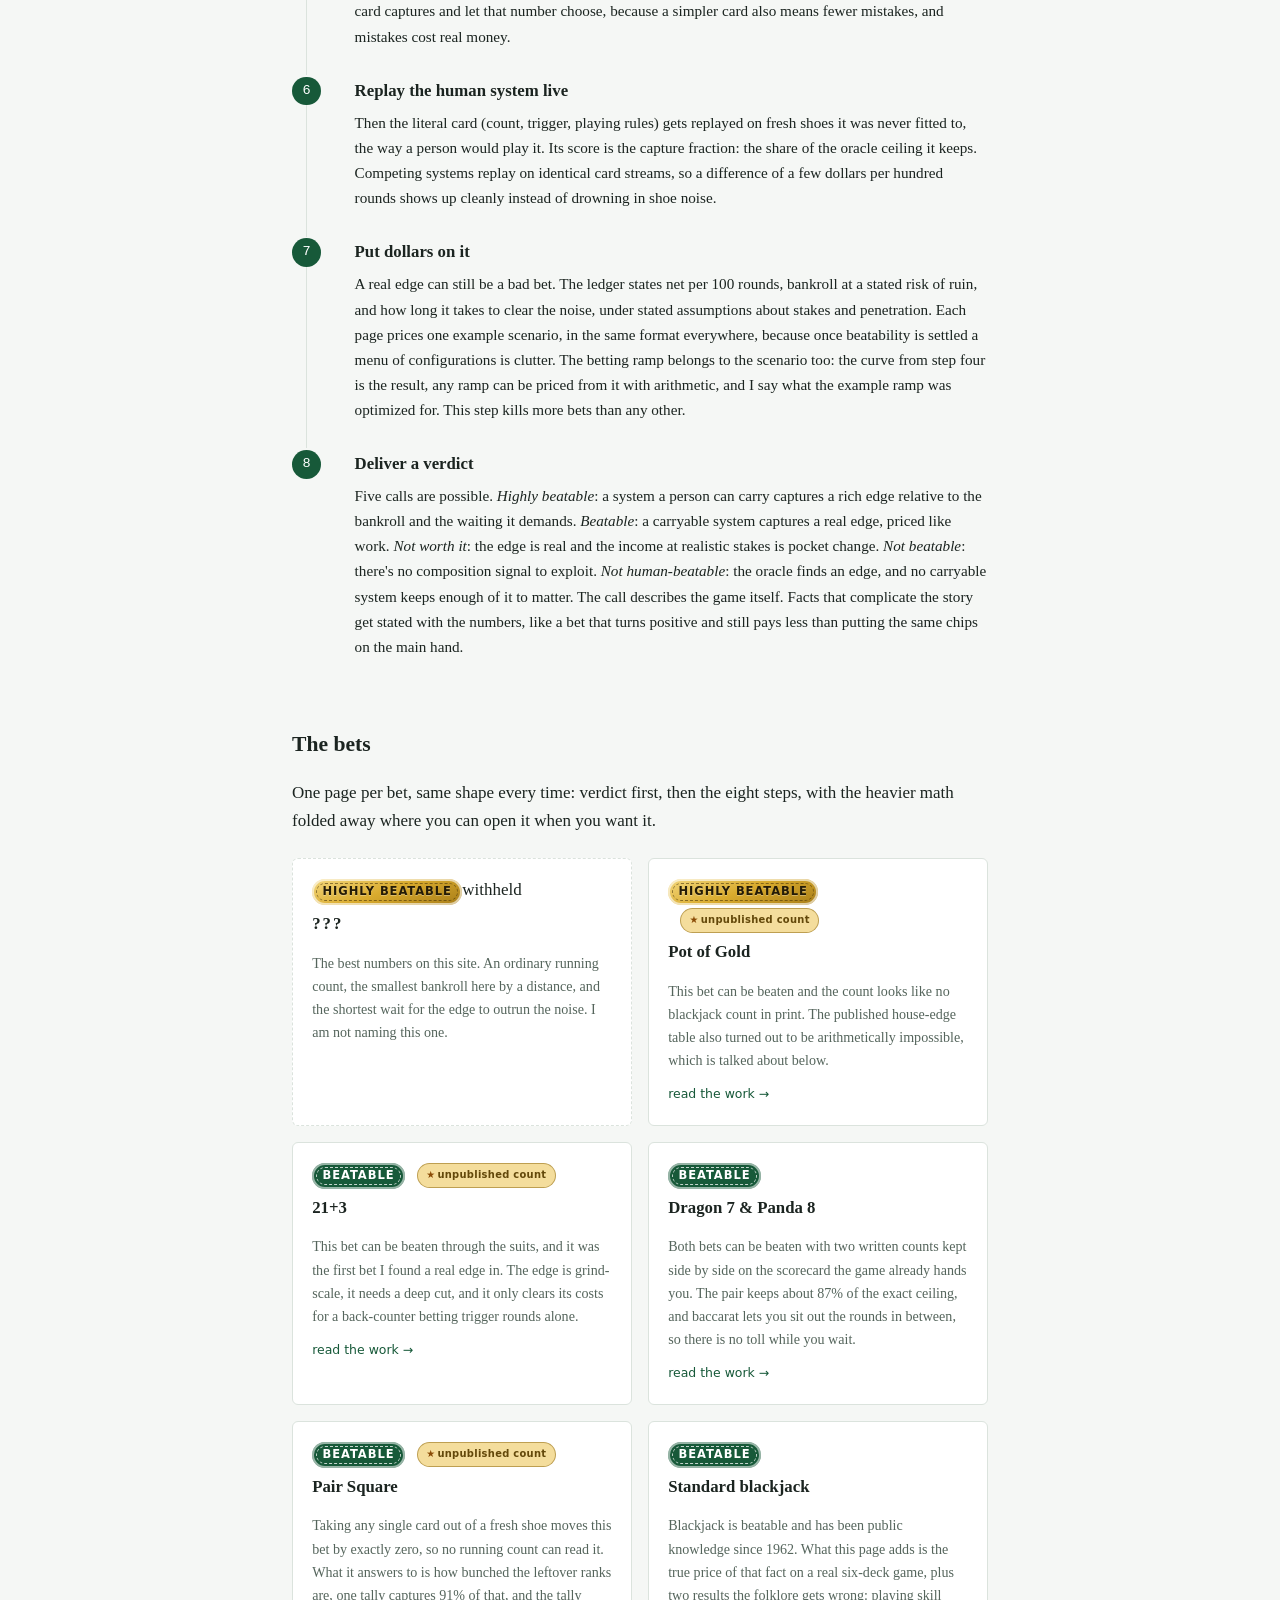
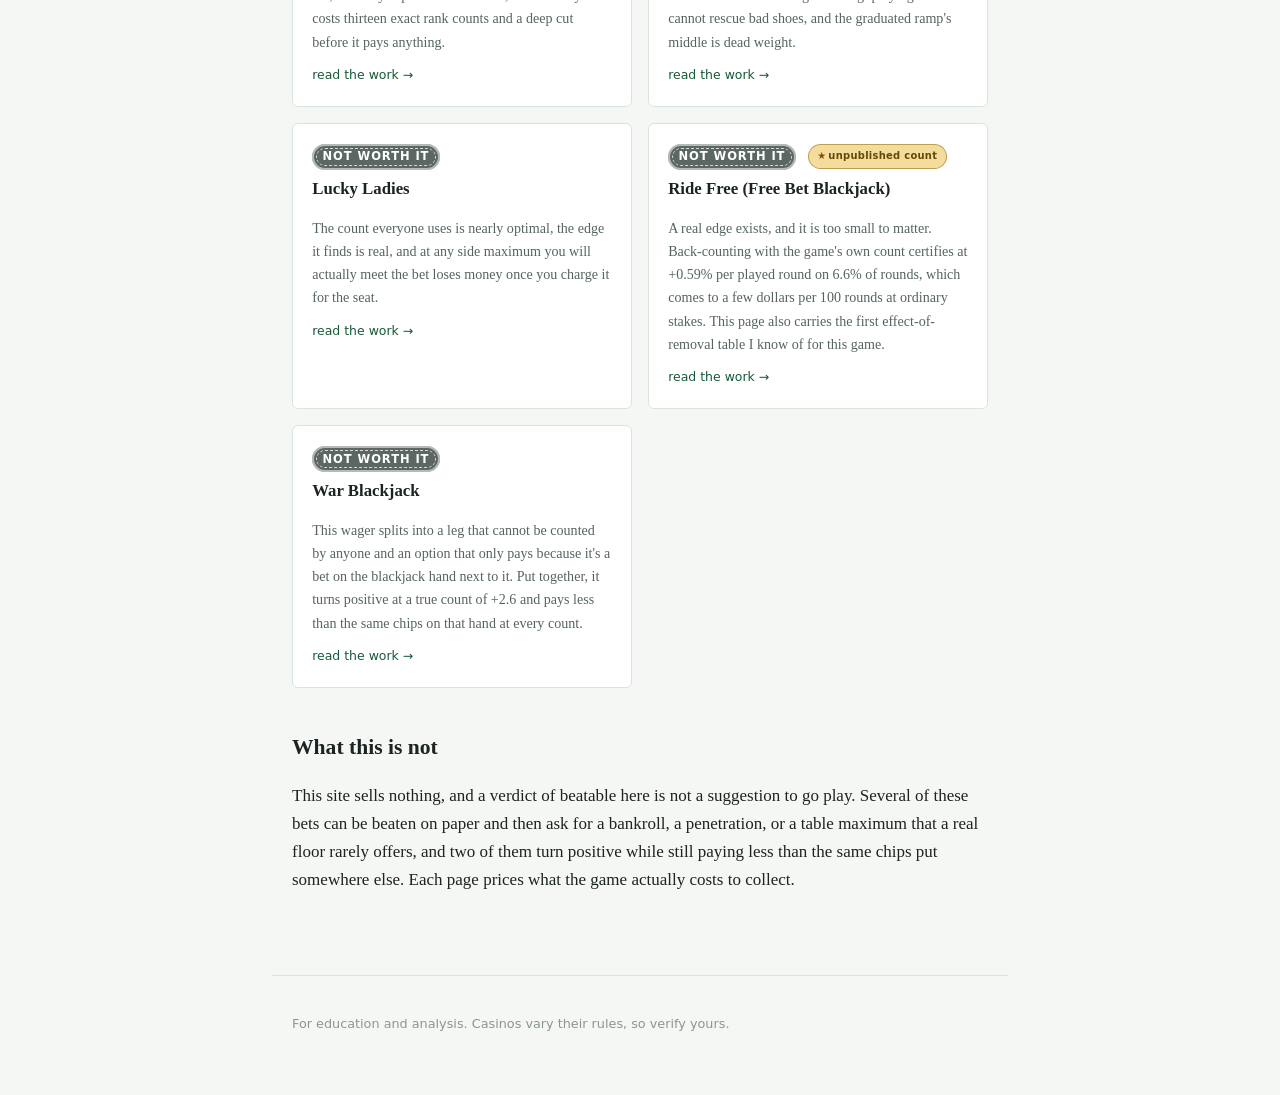
==== commit 7683abe4: "Deploy site" ====
--- a/index.html
+++ b/index.html
@@ -122,7 +122,7 @@
     One page per bet, same shape every time: verdict first, then the eight steps, with the heavier math folded away where you can open it when you
     want it.
   </p>
-  <div class="cards"><a class="card" href="bets/pot-of-gold.html"><span class="chip chip-highly-beatable">highly beatable</span><span class="chip-note"><span class="note-star">&starf;</span>unpublished count</span><h3>Pot of Gold</h3><p>This bet can be beaten and the count looks like no blackjack count in print. The published house-edge table also turned out to be arithmetically impossible, which is talked about below.</p><span class="card-go">read the work &rarr;</span></a><a class="card" href="bets/21-plus-3.html"><span class="chip chip-beatable">beatable</span><span class="chip-note"><span class="note-star">&starf;</span>unpublished count</span><h3>21+3</h3><p>This bet can be beaten through the suits, and it was the first bet I found a real edge in. The edge is grind-scale, it needs a deep cut, and it only clears its costs for a back-counter betting trigger rounds alone.</p><span class="card-go">read the work &rarr;</span></a><a class="card" href="bets/ez-baccarat.html"><span class="chip chip-beatable">beatable</span><h3>Dragon 7 &amp; Panda 8</h3><p>Both bets can be beaten with two written counts kept side by side on the scorecard the game already hands you. The pair keeps about 87% of the exact ceiling, and baccarat lets you sit out the rounds in between, so there is no toll while you wait.</p><span class="card-go">read the work &rarr;</span></a><a class="card" href="bets/pair-square.html"><span class="chip chip-beatable">beatable</span><span class="chip-note"><span class="note-star">&starf;</span>unpublished count</span><h3>Pair Square</h3><p>Taking any single card out of a fresh shoe moves this bet by exactly zero, so no running count can read it. What it answers to is how bunched the leftover ranks are, one tally captures 91% of that, and the tally costs thirteen exact rank counts and a deep cut before it pays anything.</p><span class="card-go">read the work &rarr;</span></a><a class="card" href="bets/standard-blackjack.html"><span class="chip chip-beatable">beatable</span><h3>Standard blackjack</h3><p>Blackjack is beatable and has been public knowledge since 1962. What this page adds is the true price of that fact on a real six-deck game, plus two results the folklore gets wrong: playing skill cannot rescue bad shoes, and the graduated ramp's middle is dead weight.</p><span class="card-go">read the work &rarr;</span></a><a class="card" href="bets/ride-free.html"><span class="chip chip-not-worth-it">not worth it</span><span class="chip-note"><span class="note-star">&starf;</span>unpublished count</span><h3>Ride Free (Free Bet Blackjack)</h3><p>A real edge exists, and it is too small to matter. Back-counting with the game's own count certifies at +0.59% per played round on 6.6% of rounds, which comes to a few dollars per 100 rounds at ordinary stakes. This page also carries the first effect-of-removal table I know of for this game.</p><span class="card-go">read the work &rarr;</span></a><a class="card" href="bets/war-blackjack.html"><span class="chip chip-not-worth-it">not worth it</span><h3>War Blackjack</h3><p>This wager splits into a leg that cannot be counted by anyone and an option that only pays because it's a bet on the blackjack hand next to it. Put together, it turns positive at a true count of +2.6 and pays less than the same chips on that hand at every count.</p><span class="card-go">read the work &rarr;</span></a></div>
+  <div class="cards"><div class="card card-withheld"><span class="chip chip-highly-beatable">highly beatable</span><span class="unpublished-note">withheld</span><h3>???</h3><p>The best numbers on this site. An ordinary running count, the smallest bankroll here by a distance, and the shortest wait for the edge to outrun the noise. I am not naming this one.</p></div><a class="card" href="bets/pot-of-gold.html"><span class="chip chip-highly-beatable">highly beatable</span><span class="chip-note"><span class="note-star">&starf;</span>unpublished count</span><h3>Pot of Gold</h3><p>This bet can be beaten and the count looks like no blackjack count in print. The published house-edge table also turned out to be arithmetically impossible, which is talked about below.</p><span class="card-go">read the work &rarr;</span></a><a class="card" href="bets/21-plus-3.html"><span class="chip chip-beatable">beatable</span><span class="chip-note"><span class="note-star">&starf;</span>unpublished count</span><h3>21+3</h3><p>This bet can be beaten through the suits, and it was the first bet I found a real edge in. The edge is grind-scale, it needs a deep cut, and it only clears its costs for a back-counter betting trigger rounds alone.</p><span class="card-go">read the work &rarr;</span></a><a class="card" href="bets/ez-baccarat.html"><span class="chip chip-beatable">beatable</span><h3>Dragon 7 &amp; Panda 8</h3><p>Both bets can be beaten with two written counts kept side by side on the scorecard the game already hands you. The pair keeps about 87% of the exact ceiling, and baccarat lets you sit out the rounds in between, so there is no toll while you wait.</p><span class="card-go">read the work &rarr;</span></a><a class="card" href="bets/pair-square.html"><span class="chip chip-beatable">beatable</span><span class="chip-note"><span class="note-star">&starf;</span>unpublished count</span><h3>Pair Square</h3><p>Taking any single card out of a fresh shoe moves this bet by exactly zero, so no running count can read it. What it answers to is how bunched the leftover ranks are, one tally captures 91% of that, and the tally costs thirteen exact rank counts and a deep cut before it pays anything.</p><span class="card-go">read the work &rarr;</span></a><a class="card" href="bets/standard-blackjack.html"><span class="chip chip-beatable">beatable</span><h3>Standard blackjack</h3><p>Blackjack is beatable and has been public knowledge since 1962. What this page adds is the true price of that fact on a real six-deck game, plus two results the folklore gets wrong: playing skill cannot rescue bad shoes, and the graduated ramp's middle is dead weight.</p><span class="card-go">read the work &rarr;</span></a><a class="card" href="bets/lucky-ladies.html"><span class="chip chip-not-worth-it">not worth it</span><h3>Lucky Ladies</h3><p>The count everyone uses is nearly optimal, the edge it finds is real, and at any side maximum you will actually meet the bet loses money once you charge it for the seat.</p><span class="card-go">read the work &rarr;</span></a><a class="card" href="bets/ride-free.html"><span class="chip chip-not-worth-it">not worth it</span><span class="chip-note"><span class="note-star">&starf;</span>unpublished count</span><h3>Ride Free (Free Bet Blackjack)</h3><p>A real edge exists, and it is too small to matter. Back-counting with the game's own count certifies at +0.59% per played round on 6.6% of rounds, which comes to a few dollars per 100 rounds at ordinary stakes. This page also carries the first effect-of-removal table I know of for this game.</p><span class="card-go">read the work &rarr;</span></a><a class="card" href="bets/war-blackjack.html"><span class="chip chip-not-worth-it">not worth it</span><h3>War Blackjack</h3><p>This wager splits into a leg that cannot be counted by anyone and an option that only pays because it's a bet on the blackjack hand next to it. Put together, it turns positive at a true count of +2.6 and pays less than the same chips on that hand at every count.</p><span class="card-go">read the work &rarr;</span></a></div>
 </section>
 
 <section class="step">
--- a/style.css
+++ b/style.css
@@ -551,6 +551,11 @@
 
 .card-pending { opacity: 0.75; }
 
+/* A bet that is analysed and deliberately not published. Dashed, so it reads
+   as a decision rather than as a page that failed to render. */
+.card-withheld { border-style: dashed; }
+.card-withheld h3 { letter-spacing: 0.12em; }
+
 /* ---- homepage process list ---- */
 
 ol.process { list-style: none; padding: 0; counter-reset: step; }
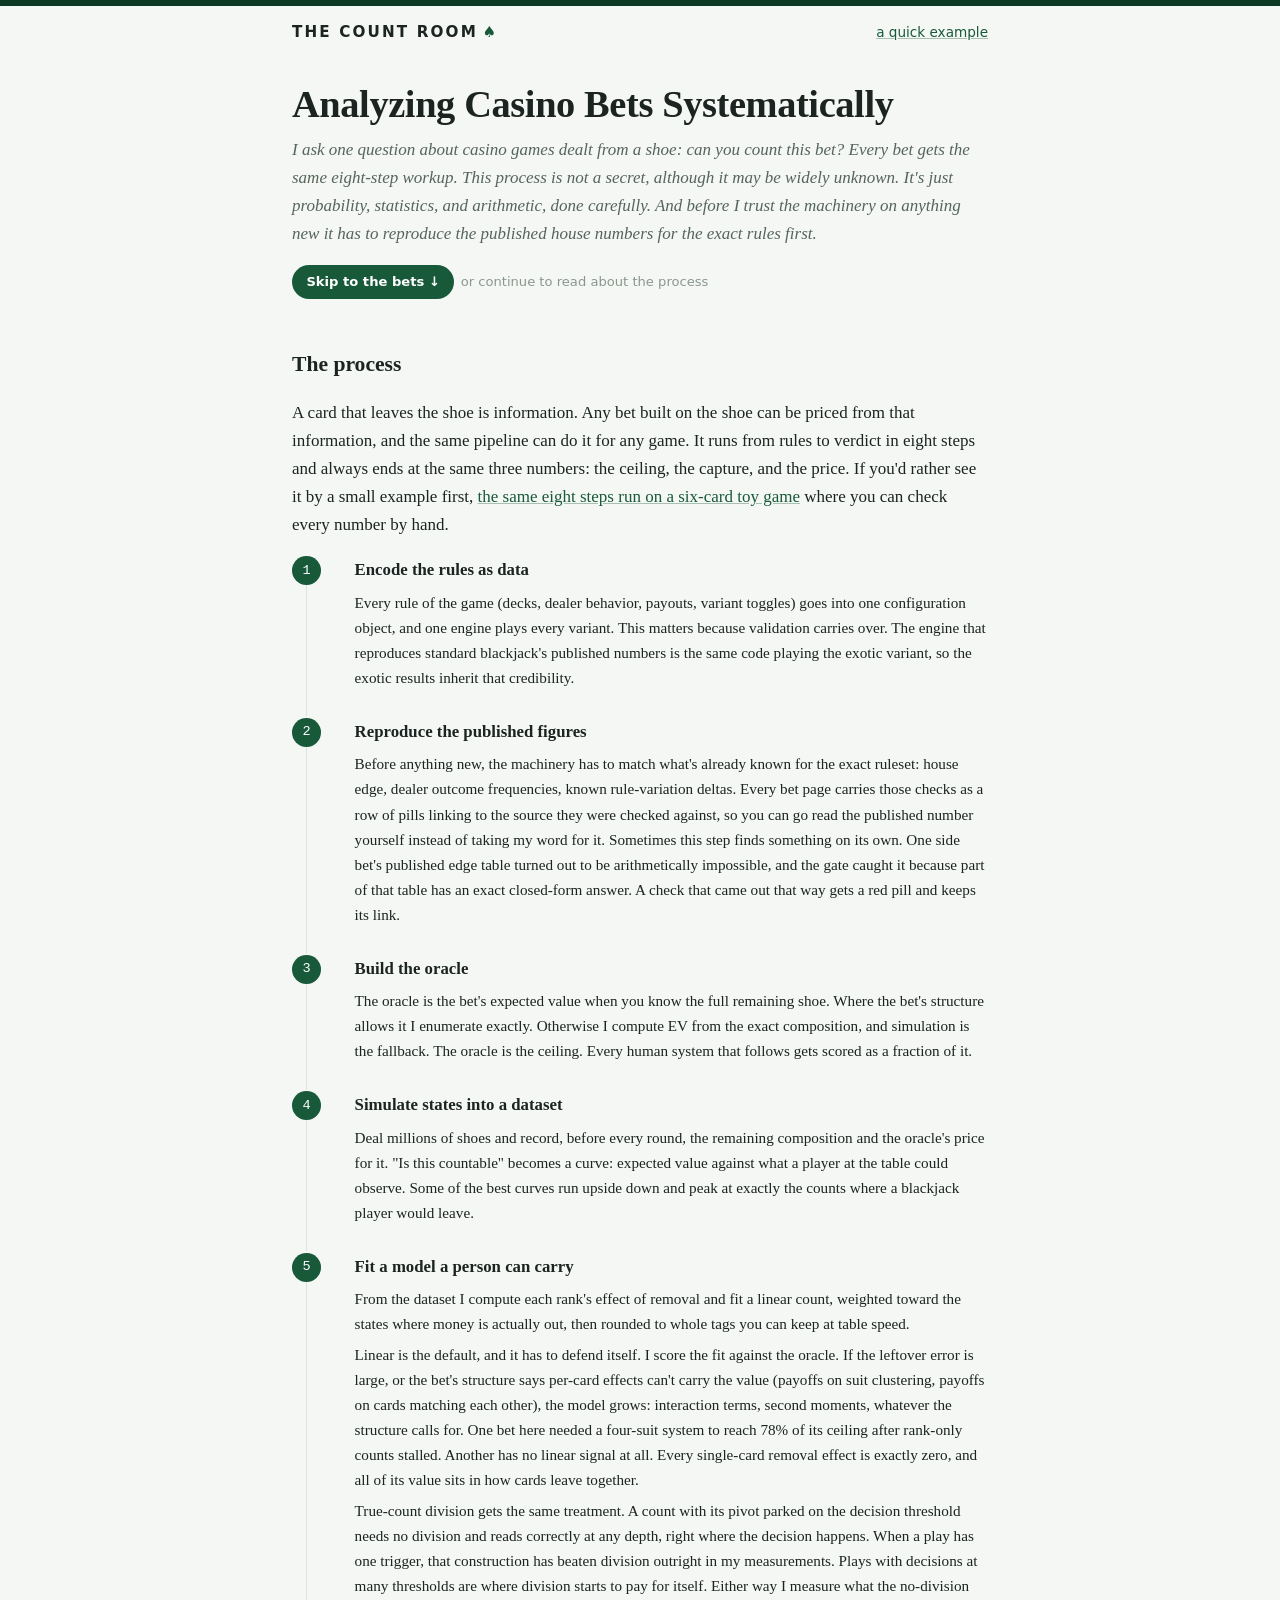
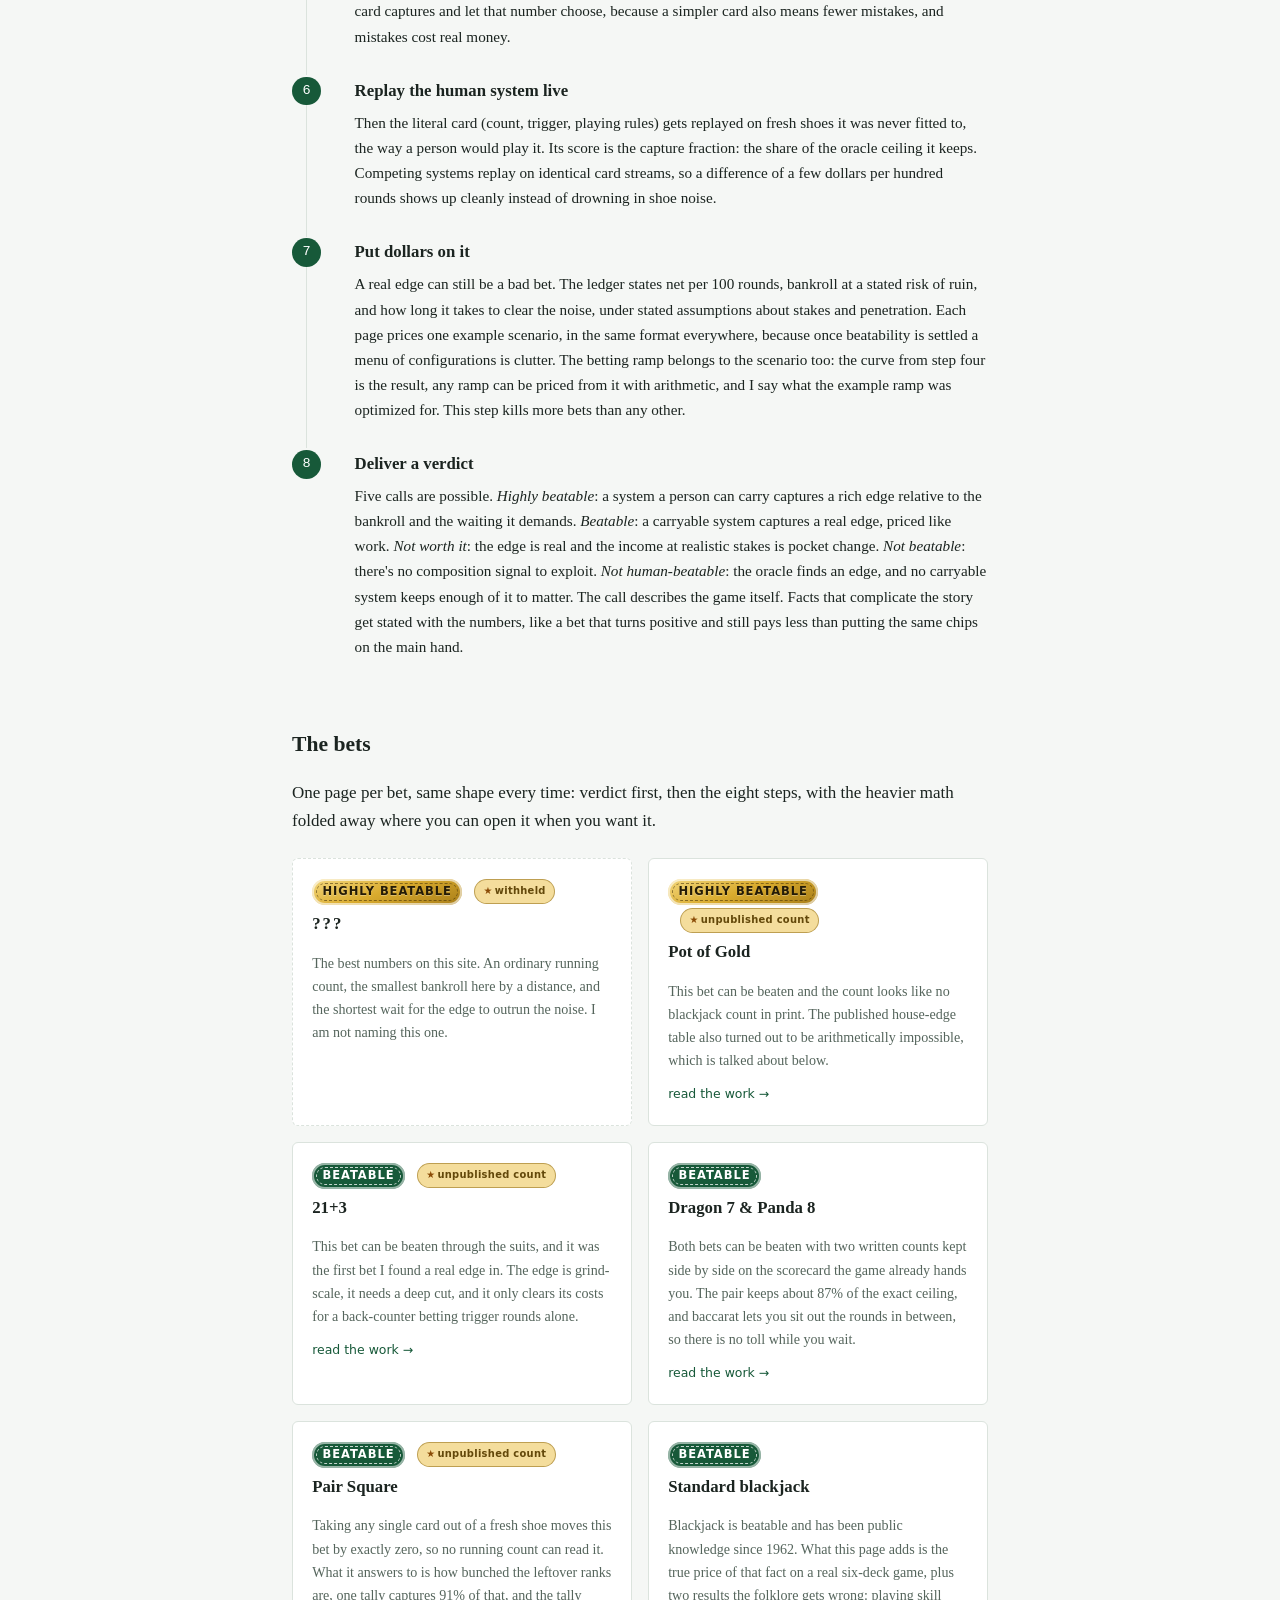
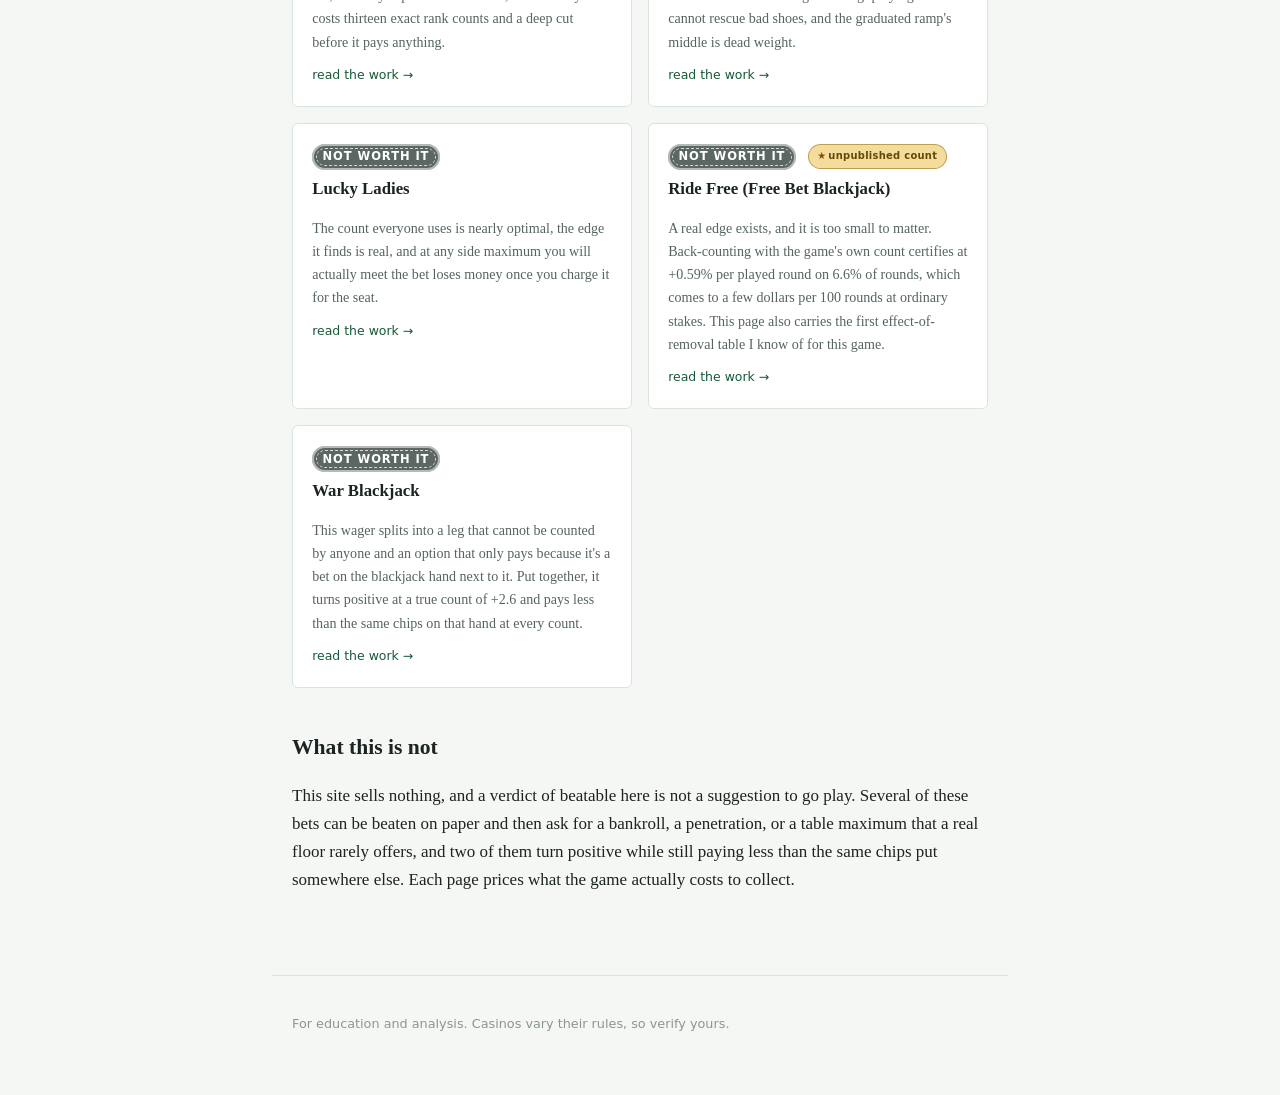
==== commit 9f5cb183: "Deploy site" ====
--- a/index.html
+++ b/index.html
@@ -122,7 +122,7 @@
     One page per bet, same shape every time: verdict first, then the eight steps, with the heavier math folded away where you can open it when you
     want it.
   </p>
-  <div class="cards"><div class="card card-withheld"><span class="chip chip-highly-beatable">highly beatable</span><span class="unpublished-note">withheld</span><h3>???</h3><p>The best numbers on this site. An ordinary running count, the smallest bankroll here by a distance, and the shortest wait for the edge to outrun the noise. I am not naming this one.</p></div><a class="card" href="bets/pot-of-gold.html"><span class="chip chip-highly-beatable">highly beatable</span><span class="chip-note"><span class="note-star">&starf;</span>unpublished count</span><h3>Pot of Gold</h3><p>This bet can be beaten and the count looks like no blackjack count in print. The published house-edge table also turned out to be arithmetically impossible, which is talked about below.</p><span class="card-go">read the work &rarr;</span></a><a class="card" href="bets/21-plus-3.html"><span class="chip chip-beatable">beatable</span><span class="chip-note"><span class="note-star">&starf;</span>unpublished count</span><h3>21+3</h3><p>This bet can be beaten through the suits, and it was the first bet I found a real edge in. The edge is grind-scale, it needs a deep cut, and it only clears its costs for a back-counter betting trigger rounds alone.</p><span class="card-go">read the work &rarr;</span></a><a class="card" href="bets/ez-baccarat.html"><span class="chip chip-beatable">beatable</span><h3>Dragon 7 &amp; Panda 8</h3><p>Both bets can be beaten with two written counts kept side by side on the scorecard the game already hands you. The pair keeps about 87% of the exact ceiling, and baccarat lets you sit out the rounds in between, so there is no toll while you wait.</p><span class="card-go">read the work &rarr;</span></a><a class="card" href="bets/pair-square.html"><span class="chip chip-beatable">beatable</span><span class="chip-note"><span class="note-star">&starf;</span>unpublished count</span><h3>Pair Square</h3><p>Taking any single card out of a fresh shoe moves this bet by exactly zero, so no running count can read it. What it answers to is how bunched the leftover ranks are, one tally captures 91% of that, and the tally costs thirteen exact rank counts and a deep cut before it pays anything.</p><span class="card-go">read the work &rarr;</span></a><a class="card" href="bets/standard-blackjack.html"><span class="chip chip-beatable">beatable</span><h3>Standard blackjack</h3><p>Blackjack is beatable and has been public knowledge since 1962. What this page adds is the true price of that fact on a real six-deck game, plus two results the folklore gets wrong: playing skill cannot rescue bad shoes, and the graduated ramp's middle is dead weight.</p><span class="card-go">read the work &rarr;</span></a><a class="card" href="bets/lucky-ladies.html"><span class="chip chip-not-worth-it">not worth it</span><h3>Lucky Ladies</h3><p>The count everyone uses is nearly optimal, the edge it finds is real, and at any side maximum you will actually meet the bet loses money once you charge it for the seat.</p><span class="card-go">read the work &rarr;</span></a><a class="card" href="bets/ride-free.html"><span class="chip chip-not-worth-it">not worth it</span><span class="chip-note"><span class="note-star">&starf;</span>unpublished count</span><h3>Ride Free (Free Bet Blackjack)</h3><p>A real edge exists, and it is too small to matter. Back-counting with the game's own count certifies at +0.59% per played round on 6.6% of rounds, which comes to a few dollars per 100 rounds at ordinary stakes. This page also carries the first effect-of-removal table I know of for this game.</p><span class="card-go">read the work &rarr;</span></a><a class="card" href="bets/war-blackjack.html"><span class="chip chip-not-worth-it">not worth it</span><h3>War Blackjack</h3><p>This wager splits into a leg that cannot be counted by anyone and an option that only pays because it's a bet on the blackjack hand next to it. Put together, it turns positive at a true count of +2.6 and pays less than the same chips on that hand at every count.</p><span class="card-go">read the work &rarr;</span></a></div>
+  <div class="cards"><div class="card card-withheld"><span class="chip chip-highly-beatable">highly beatable</span><span class="chip-note"><span class="note-star">&starf;</span>withheld</span><h3>???</h3><p>The best numbers on this site. An ordinary running count, the smallest bankroll here by a distance, and the shortest wait for the edge to outrun the noise. I am not naming this one.</p></div><a class="card" href="bets/pot-of-gold.html"><span class="chip chip-highly-beatable">highly beatable</span><span class="chip-note"><span class="note-star">&starf;</span>unpublished count</span><h3>Pot of Gold</h3><p>This bet can be beaten and the count looks like no blackjack count in print. The published house-edge table also turned out to be arithmetically impossible, which is talked about below.</p><span class="card-go">read the work &rarr;</span></a><a class="card" href="bets/21-plus-3.html"><span class="chip chip-beatable">beatable</span><span class="chip-note"><span class="note-star">&starf;</span>unpublished count</span><h3>21+3</h3><p>This bet can be beaten through the suits, and it was the first bet I found a real edge in. The edge is grind-scale, it needs a deep cut, and it only clears its costs for a back-counter betting trigger rounds alone.</p><span class="card-go">read the work &rarr;</span></a><a class="card" href="bets/ez-baccarat.html"><span class="chip chip-beatable">beatable</span><h3>Dragon 7 &amp; Panda 8</h3><p>Both bets can be beaten with two written counts kept side by side on the scorecard the game already hands you. The pair keeps about 87% of the exact ceiling, and baccarat lets you sit out the rounds in between, so there is no toll while you wait.</p><span class="card-go">read the work &rarr;</span></a><a class="card" href="bets/pair-square.html"><span class="chip chip-beatable">beatable</span><span class="chip-note"><span class="note-star">&starf;</span>unpublished count</span><h3>Pair Square</h3><p>Taking any single card out of a fresh shoe moves this bet by exactly zero, so no running count can read it. What it answers to is how bunched the leftover ranks are, one tally captures 91% of that, and the tally costs thirteen exact rank counts and a deep cut before it pays anything.</p><span class="card-go">read the work &rarr;</span></a><a class="card" href="bets/standard-blackjack.html"><span class="chip chip-beatable">beatable</span><h3>Standard blackjack</h3><p>Blackjack is beatable and has been public knowledge since 1962. What this page adds is the true price of that fact on a real six-deck game, plus two results the folklore gets wrong: playing skill cannot rescue bad shoes, and the graduated ramp's middle is dead weight.</p><span class="card-go">read the work &rarr;</span></a><a class="card" href="bets/lucky-ladies.html"><span class="chip chip-not-worth-it">not worth it</span><h3>Lucky Ladies</h3><p>The count everyone uses is nearly optimal, the edge it finds is real, and at any side maximum you will actually meet the bet loses money once you charge it for the seat.</p><span class="card-go">read the work &rarr;</span></a><a class="card" href="bets/ride-free.html"><span class="chip chip-not-worth-it">not worth it</span><span class="chip-note"><span class="note-star">&starf;</span>unpublished count</span><h3>Ride Free (Free Bet Blackjack)</h3><p>A real edge exists, and it is too small to matter. Back-counting with the game's own count certifies at +0.59% per played round on 6.6% of rounds, which comes to a few dollars per 100 rounds at ordinary stakes. This page also carries the first effect-of-removal table I know of for this game.</p><span class="card-go">read the work &rarr;</span></a><a class="card" href="bets/war-blackjack.html"><span class="chip chip-not-worth-it">not worth it</span><h3>War Blackjack</h3><p>This wager splits into a leg that cannot be counted by anyone and an option that only pays because it's a bet on the blackjack hand next to it. Put together, it turns positive at a true count of +2.6 and pays less than the same chips on that hand at every count.</p><span class="card-go">read the work &rarr;</span></a></div>
 </section>
 
 <section class="step">
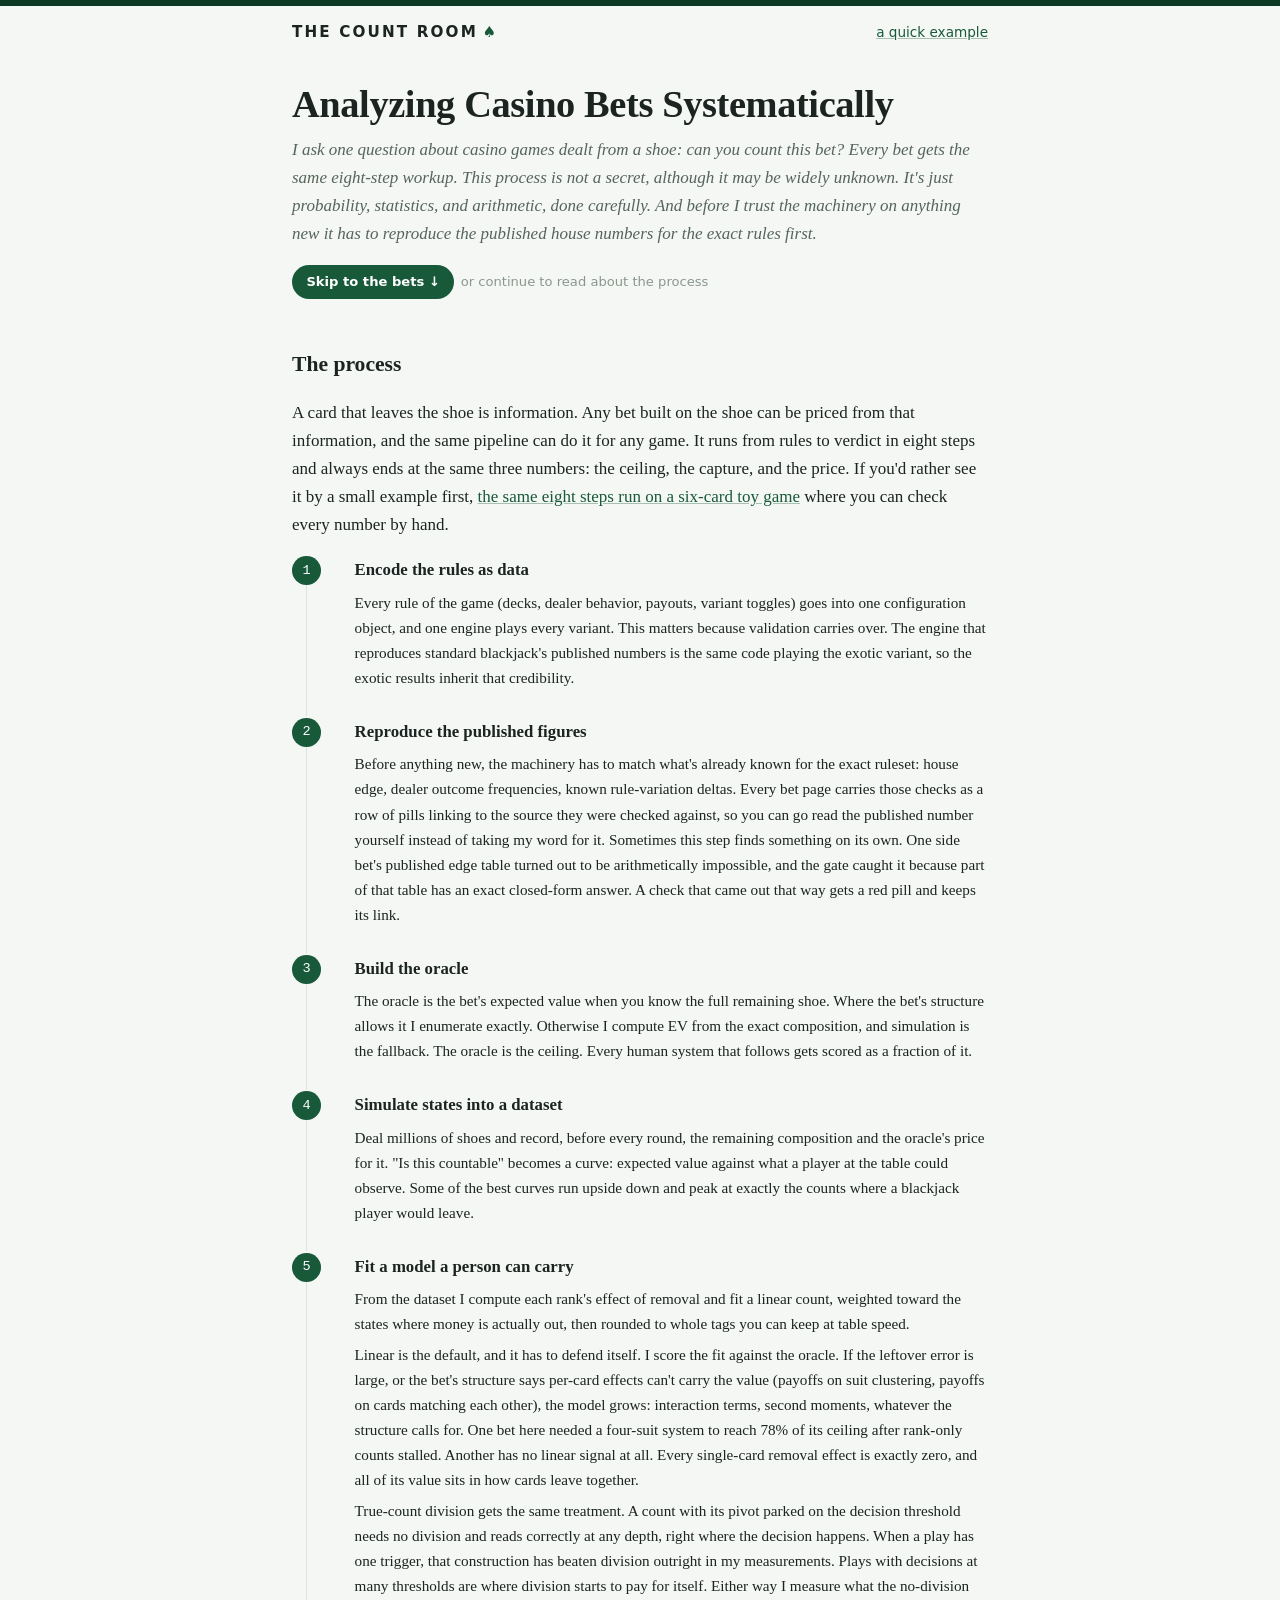
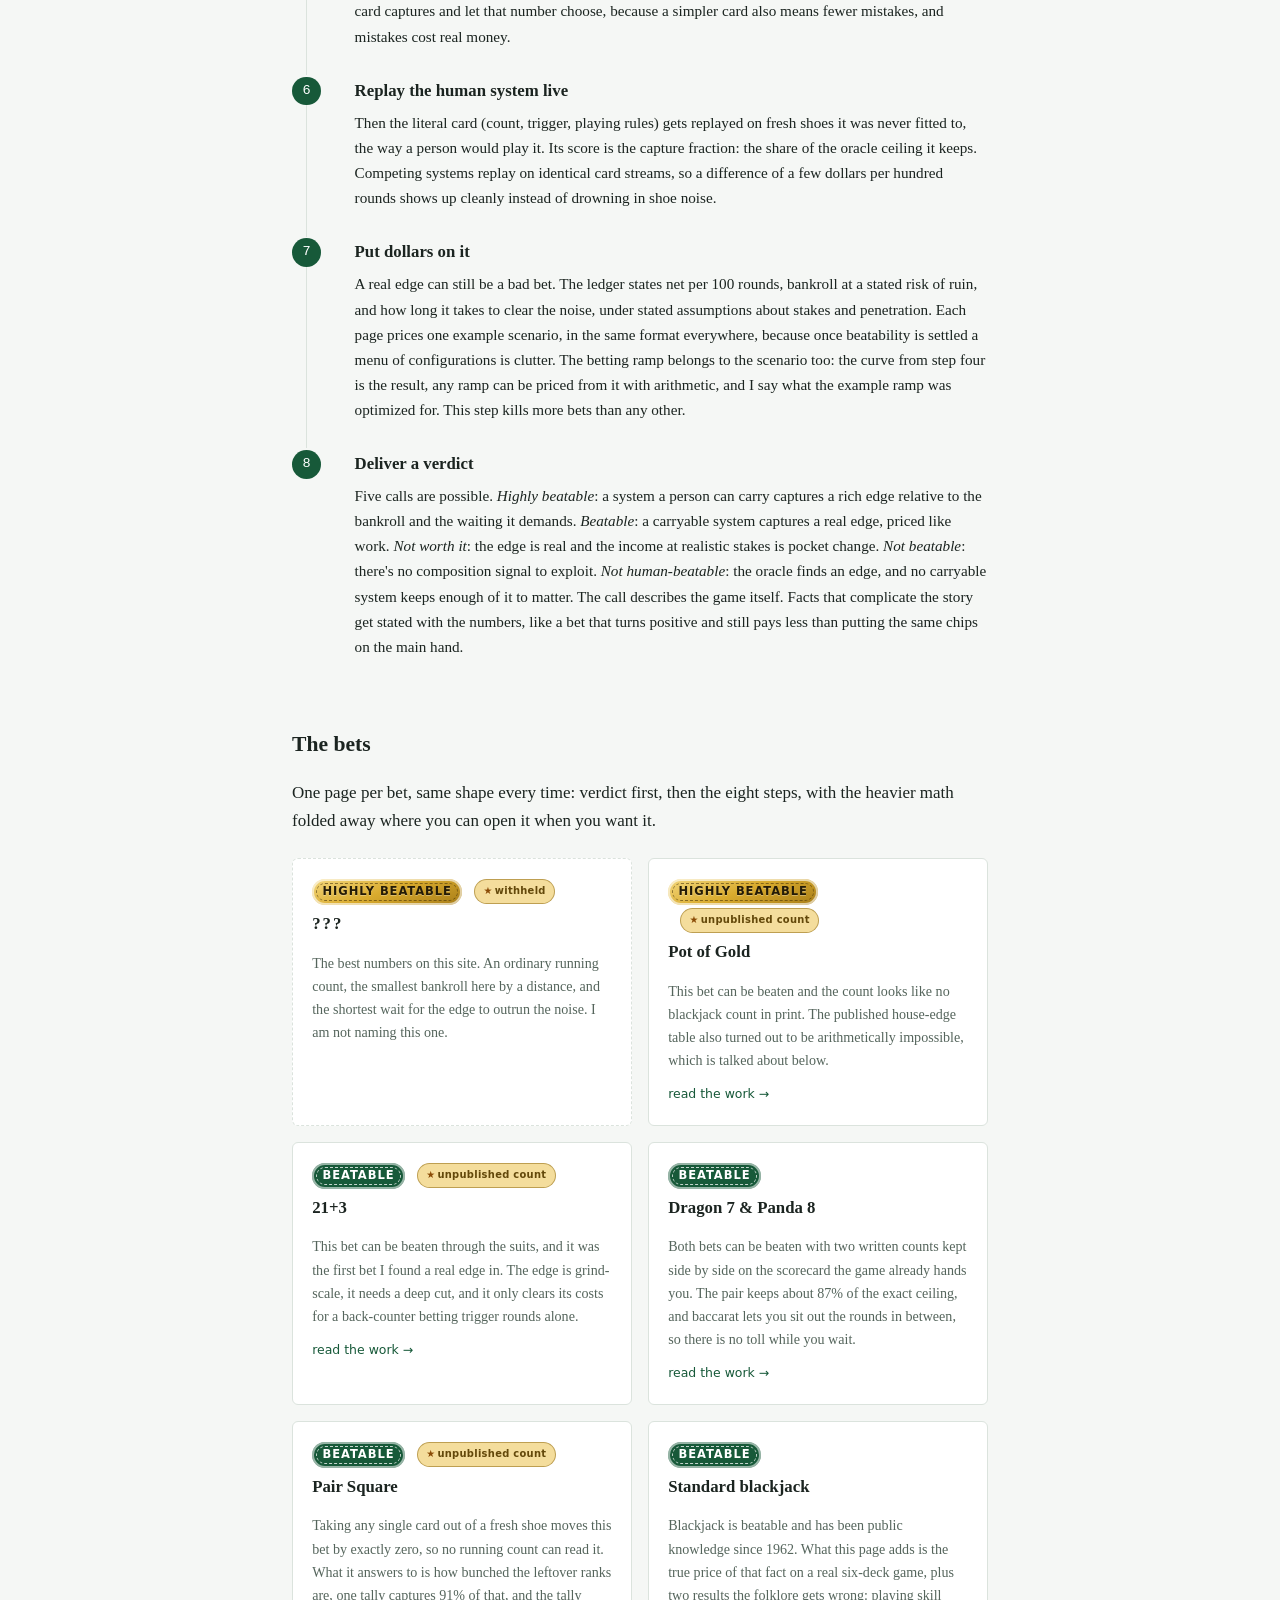
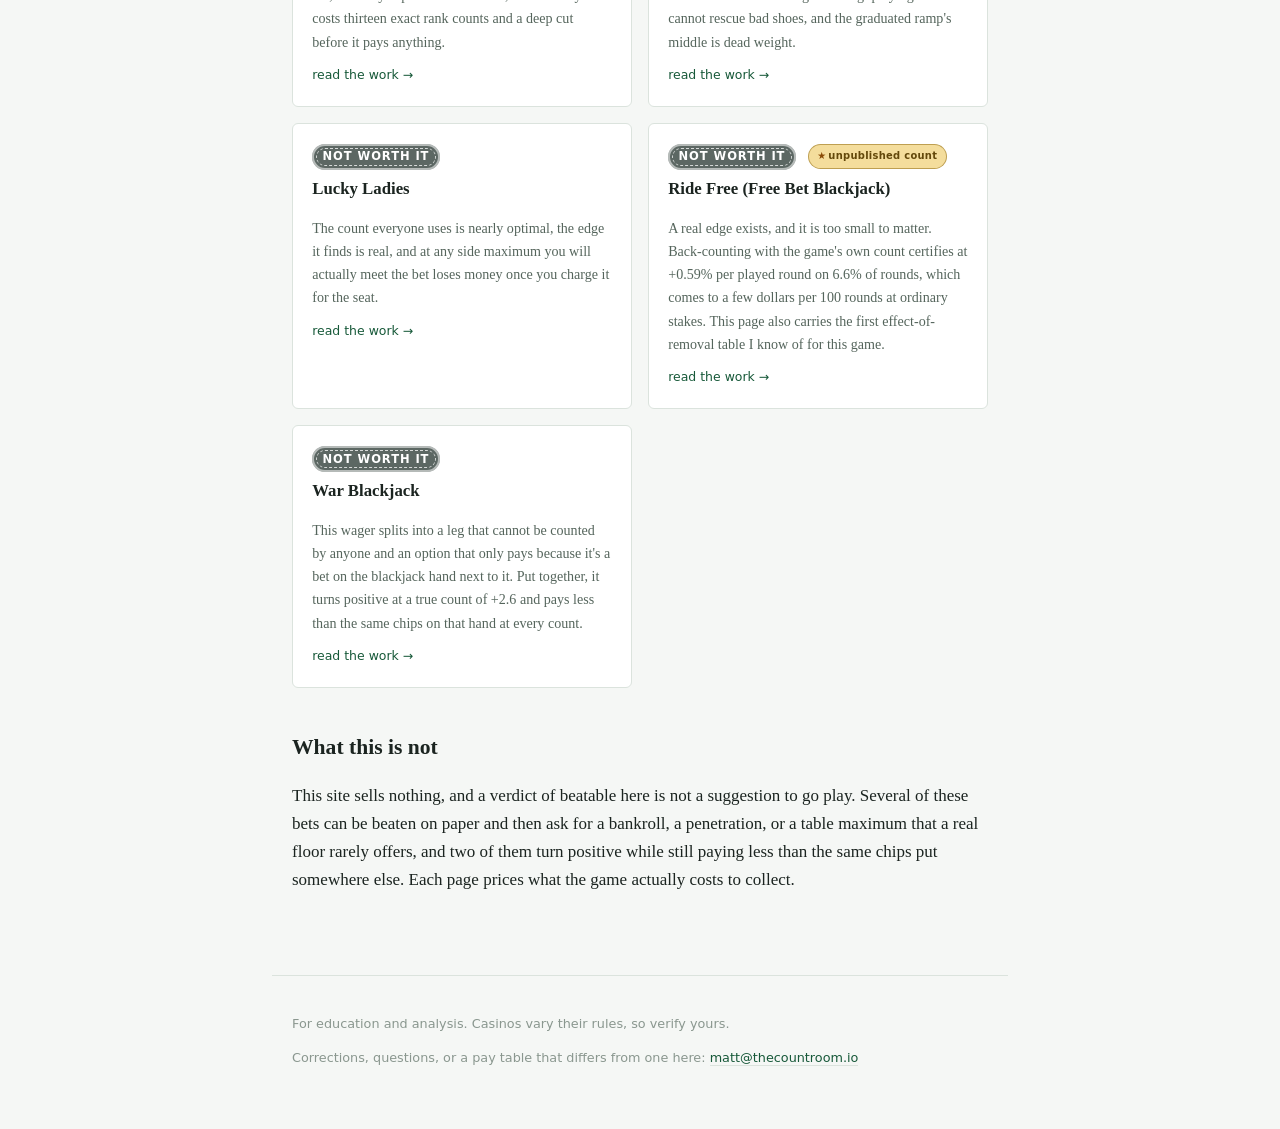
==== commit f988c2f5: "Deploy site" ====
--- a/index.html
+++ b/index.html
@@ -137,6 +137,8 @@
 </main>
 <footer>
   <p>For education and analysis. Casinos vary their rules, so verify yours.</p>
+  <p>Corrections, questions, or a pay table that differs from one here:
+     <a href="mailto:matt@thecountroom.io">matt@thecountroom.io</a></p>
 </footer>
 </body>
 </html>
--- a/style.css
+++ b/style.css
@@ -623,3 +623,7 @@
   font-size: 0.8rem;
   color: var(--faint);
 }
+
+footer p + p { margin-top: 0.45rem; }
+footer a { color: var(--felt); text-decoration: none; border-bottom: 1px solid var(--rule); }
+footer a:hover { border-bottom-color: var(--felt); }
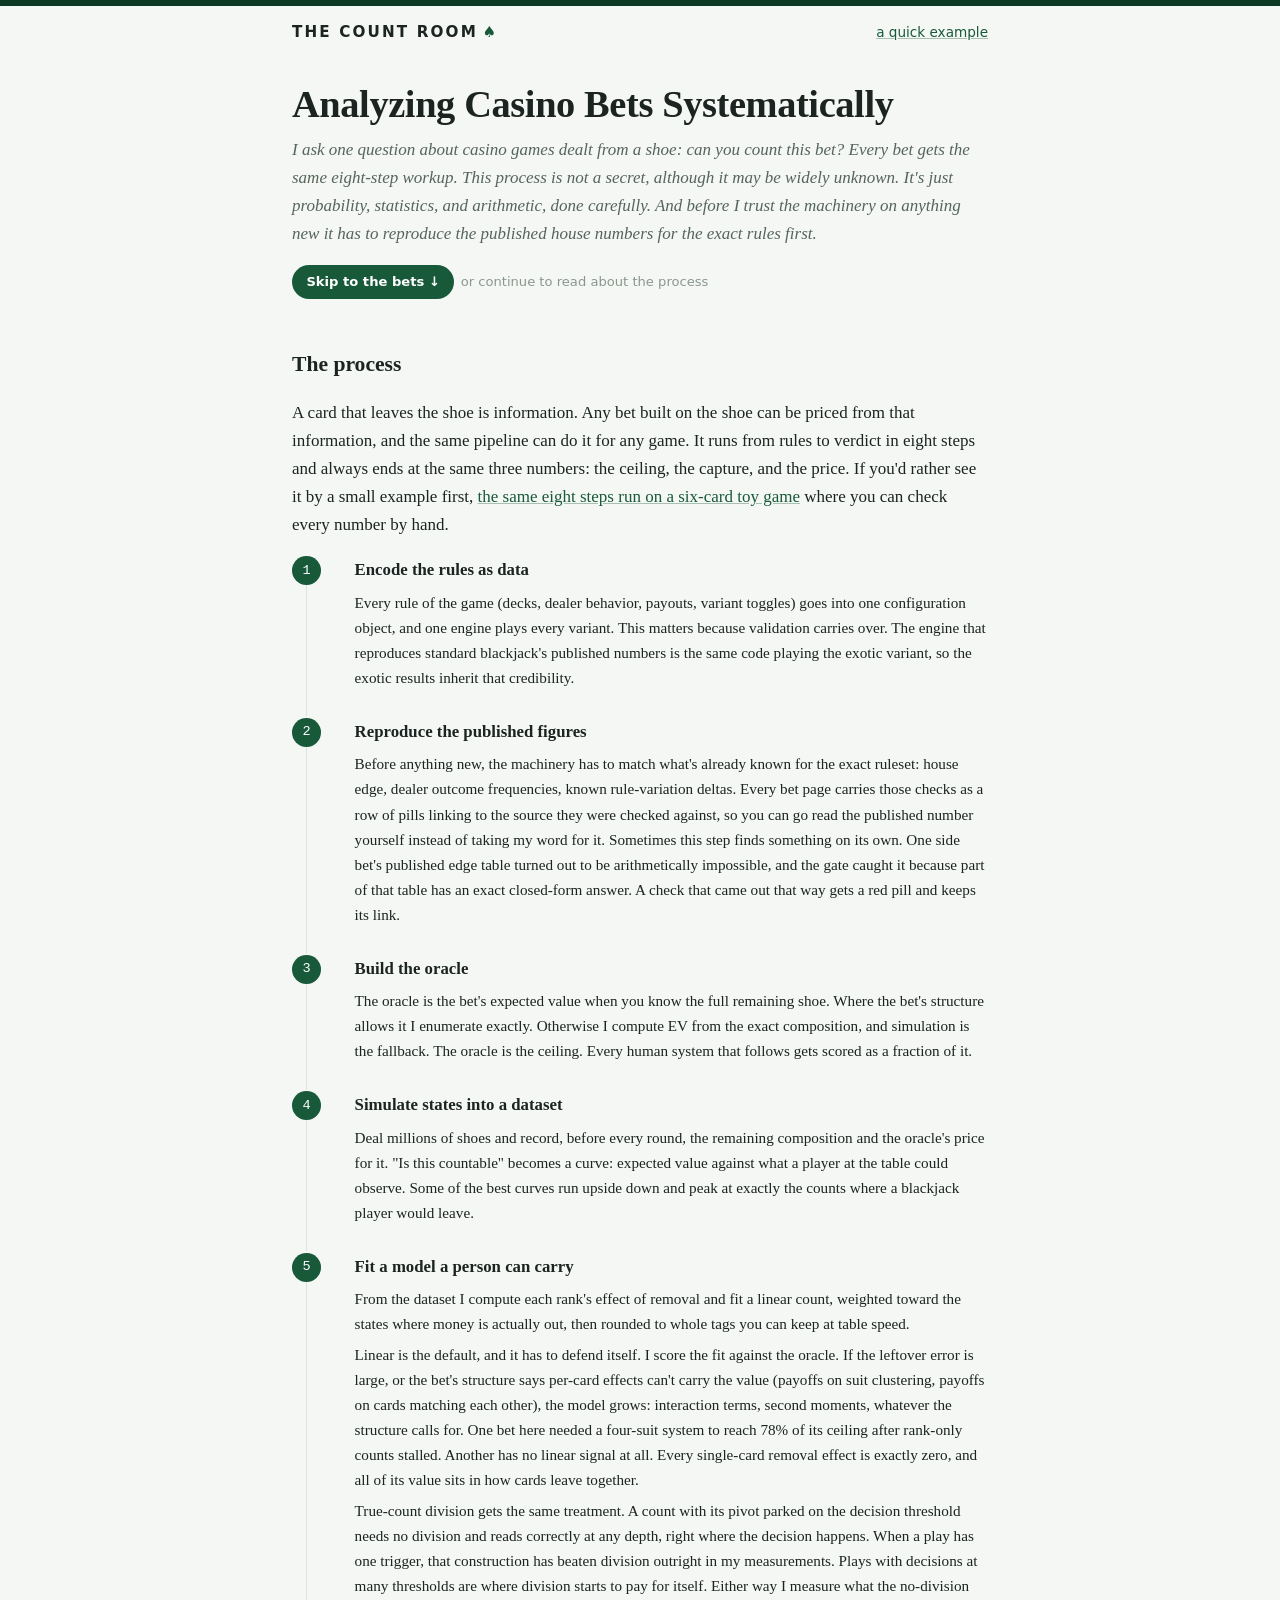
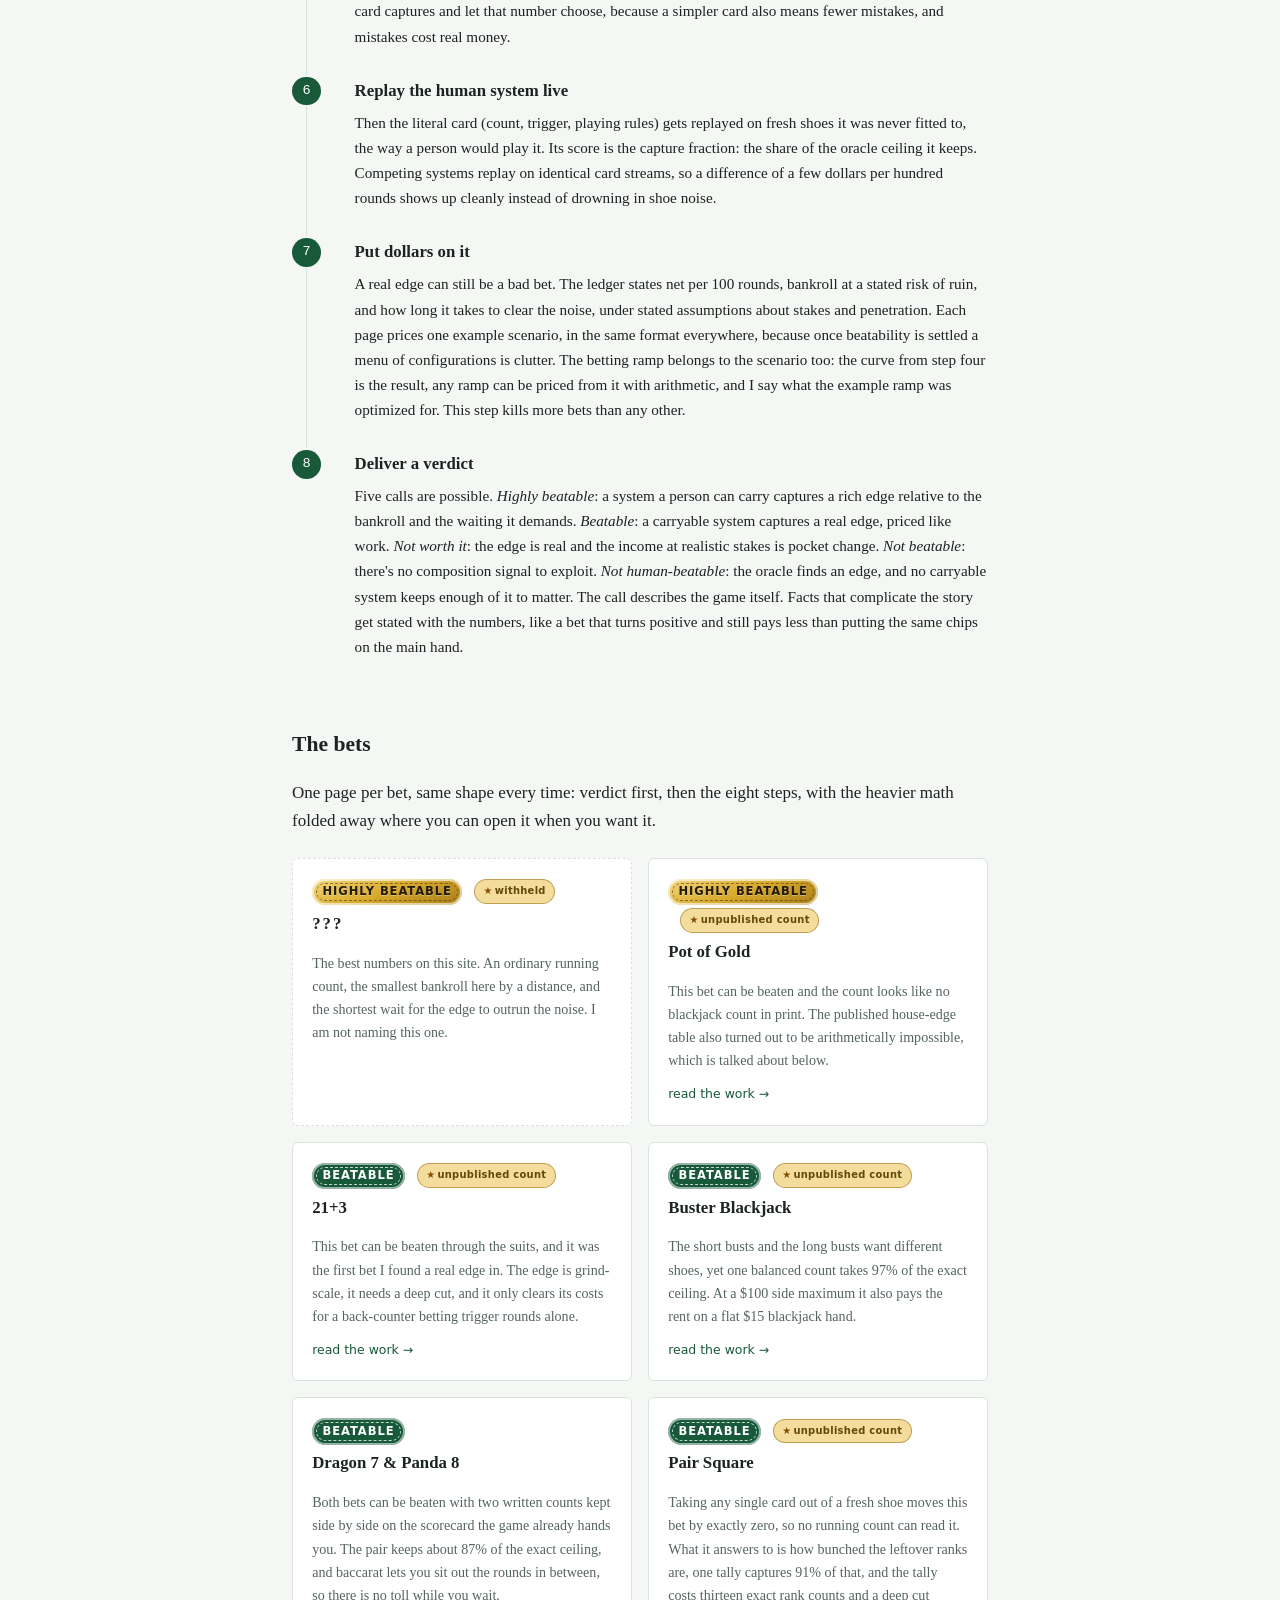
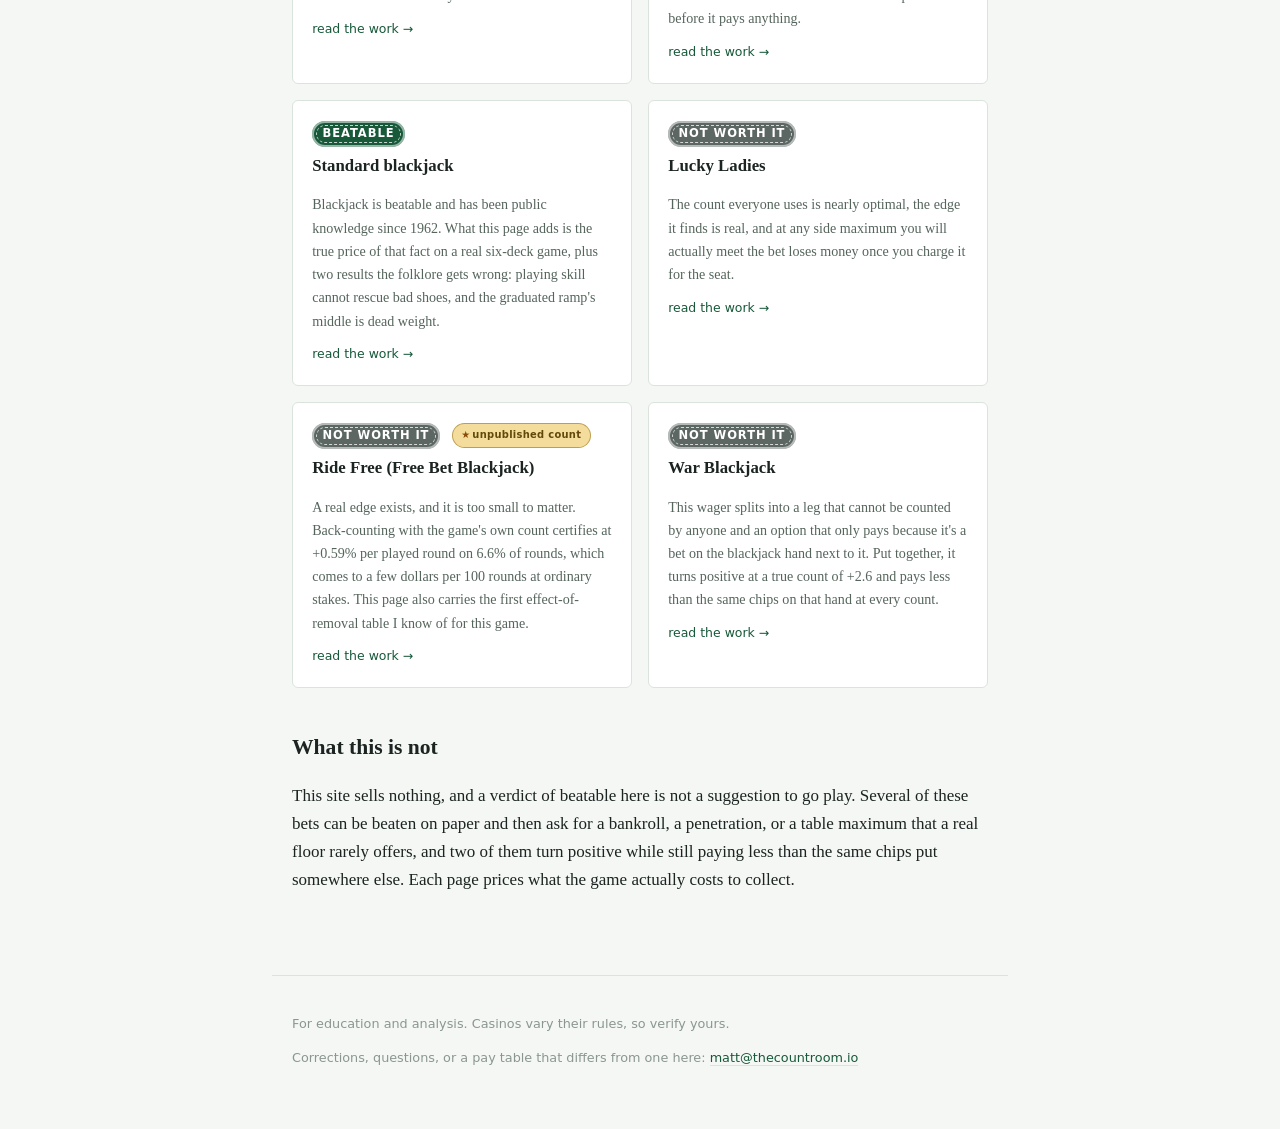
==== commit 7bd401e5: "Deploy site" ====
--- a/index.html
+++ b/index.html
@@ -122,7 +122,7 @@
     One page per bet, same shape every time: verdict first, then the eight steps, with the heavier math folded away where you can open it when you
     want it.
   </p>
-  <div class="cards"><div class="card card-withheld"><span class="chip chip-highly-beatable">highly beatable</span><span class="chip-note"><span class="note-star">&starf;</span>withheld</span><h3>???</h3><p>The best numbers on this site. An ordinary running count, the smallest bankroll here by a distance, and the shortest wait for the edge to outrun the noise. I am not naming this one.</p></div><a class="card" href="bets/pot-of-gold.html"><span class="chip chip-highly-beatable">highly beatable</span><span class="chip-note"><span class="note-star">&starf;</span>unpublished count</span><h3>Pot of Gold</h3><p>This bet can be beaten and the count looks like no blackjack count in print. The published house-edge table also turned out to be arithmetically impossible, which is talked about below.</p><span class="card-go">read the work &rarr;</span></a><a class="card" href="bets/21-plus-3.html"><span class="chip chip-beatable">beatable</span><span class="chip-note"><span class="note-star">&starf;</span>unpublished count</span><h3>21+3</h3><p>This bet can be beaten through the suits, and it was the first bet I found a real edge in. The edge is grind-scale, it needs a deep cut, and it only clears its costs for a back-counter betting trigger rounds alone.</p><span class="card-go">read the work &rarr;</span></a><a class="card" href="bets/ez-baccarat.html"><span class="chip chip-beatable">beatable</span><h3>Dragon 7 &amp; Panda 8</h3><p>Both bets can be beaten with two written counts kept side by side on the scorecard the game already hands you. The pair keeps about 87% of the exact ceiling, and baccarat lets you sit out the rounds in between, so there is no toll while you wait.</p><span class="card-go">read the work &rarr;</span></a><a class="card" href="bets/pair-square.html"><span class="chip chip-beatable">beatable</span><span class="chip-note"><span class="note-star">&starf;</span>unpublished count</span><h3>Pair Square</h3><p>Taking any single card out of a fresh shoe moves this bet by exactly zero, so no running count can read it. What it answers to is how bunched the leftover ranks are, one tally captures 91% of that, and the tally costs thirteen exact rank counts and a deep cut before it pays anything.</p><span class="card-go">read the work &rarr;</span></a><a class="card" href="bets/standard-blackjack.html"><span class="chip chip-beatable">beatable</span><h3>Standard blackjack</h3><p>Blackjack is beatable and has been public knowledge since 1962. What this page adds is the true price of that fact on a real six-deck game, plus two results the folklore gets wrong: playing skill cannot rescue bad shoes, and the graduated ramp's middle is dead weight.</p><span class="card-go">read the work &rarr;</span></a><a class="card" href="bets/lucky-ladies.html"><span class="chip chip-not-worth-it">not worth it</span><h3>Lucky Ladies</h3><p>The count everyone uses is nearly optimal, the edge it finds is real, and at any side maximum you will actually meet the bet loses money once you charge it for the seat.</p><span class="card-go">read the work &rarr;</span></a><a class="card" href="bets/ride-free.html"><span class="chip chip-not-worth-it">not worth it</span><span class="chip-note"><span class="note-star">&starf;</span>unpublished count</span><h3>Ride Free (Free Bet Blackjack)</h3><p>A real edge exists, and it is too small to matter. Back-counting with the game's own count certifies at +0.59% per played round on 6.6% of rounds, which comes to a few dollars per 100 rounds at ordinary stakes. This page also carries the first effect-of-removal table I know of for this game.</p><span class="card-go">read the work &rarr;</span></a><a class="card" href="bets/war-blackjack.html"><span class="chip chip-not-worth-it">not worth it</span><h3>War Blackjack</h3><p>This wager splits into a leg that cannot be counted by anyone and an option that only pays because it's a bet on the blackjack hand next to it. Put together, it turns positive at a true count of +2.6 and pays less than the same chips on that hand at every count.</p><span class="card-go">read the work &rarr;</span></a></div>
+  <div class="cards"><div class="card card-withheld"><span class="chip chip-highly-beatable">highly beatable</span><span class="chip-note"><span class="note-star">&starf;</span>withheld</span><h3>???</h3><p>The best numbers on this site. An ordinary running count, the smallest bankroll here by a distance, and the shortest wait for the edge to outrun the noise. I am not naming this one.</p></div><a class="card" href="bets/pot-of-gold.html"><span class="chip chip-highly-beatable">highly beatable</span><span class="chip-note"><span class="note-star">&starf;</span>unpublished count</span><h3>Pot of Gold</h3><p>This bet can be beaten and the count looks like no blackjack count in print. The published house-edge table also turned out to be arithmetically impossible, which is talked about below.</p><span class="card-go">read the work &rarr;</span></a><a class="card" href="bets/21-plus-3.html"><span class="chip chip-beatable">beatable</span><span class="chip-note"><span class="note-star">&starf;</span>unpublished count</span><h3>21+3</h3><p>This bet can be beaten through the suits, and it was the first bet I found a real edge in. The edge is grind-scale, it needs a deep cut, and it only clears its costs for a back-counter betting trigger rounds alone.</p><span class="card-go">read the work &rarr;</span></a><a class="card" href="bets/buster-blackjack.html"><span class="chip chip-beatable">beatable</span><span class="chip-note"><span class="note-star">&starf;</span>unpublished count</span><h3>Buster Blackjack</h3><p>The short busts and the long busts want different shoes, yet one balanced count takes 97% of the exact ceiling. At a $100 side maximum it also pays the rent on a flat $15 blackjack hand.</p><span class="card-go">read the work &rarr;</span></a><a class="card" href="bets/ez-baccarat.html"><span class="chip chip-beatable">beatable</span><h3>Dragon 7 &amp; Panda 8</h3><p>Both bets can be beaten with two written counts kept side by side on the scorecard the game already hands you. The pair keeps about 87% of the exact ceiling, and baccarat lets you sit out the rounds in between, so there is no toll while you wait.</p><span class="card-go">read the work &rarr;</span></a><a class="card" href="bets/pair-square.html"><span class="chip chip-beatable">beatable</span><span class="chip-note"><span class="note-star">&starf;</span>unpublished count</span><h3>Pair Square</h3><p>Taking any single card out of a fresh shoe moves this bet by exactly zero, so no running count can read it. What it answers to is how bunched the leftover ranks are, one tally captures 91% of that, and the tally costs thirteen exact rank counts and a deep cut before it pays anything.</p><span class="card-go">read the work &rarr;</span></a><a class="card" href="bets/standard-blackjack.html"><span class="chip chip-beatable">beatable</span><h3>Standard blackjack</h3><p>Blackjack is beatable and has been public knowledge since 1962. What this page adds is the true price of that fact on a real six-deck game, plus two results the folklore gets wrong: playing skill cannot rescue bad shoes, and the graduated ramp's middle is dead weight.</p><span class="card-go">read the work &rarr;</span></a><a class="card" href="bets/lucky-ladies.html"><span class="chip chip-not-worth-it">not worth it</span><h3>Lucky Ladies</h3><p>The count everyone uses is nearly optimal, the edge it finds is real, and at any side maximum you will actually meet the bet loses money once you charge it for the seat.</p><span class="card-go">read the work &rarr;</span></a><a class="card" href="bets/ride-free.html"><span class="chip chip-not-worth-it">not worth it</span><span class="chip-note"><span class="note-star">&starf;</span>unpublished count</span><h3>Ride Free (Free Bet Blackjack)</h3><p>A real edge exists, and it is too small to matter. Back-counting with the game's own count certifies at +0.59% per played round on 6.6% of rounds, which comes to a few dollars per 100 rounds at ordinary stakes. This page also carries the first effect-of-removal table I know of for this game.</p><span class="card-go">read the work &rarr;</span></a><a class="card" href="bets/war-blackjack.html"><span class="chip chip-not-worth-it">not worth it</span><h3>War Blackjack</h3><p>This wager splits into a leg that cannot be counted by anyone and an option that only pays because it's a bet on the blackjack hand next to it. Put together, it turns positive at a true count of +2.6 and pays less than the same chips on that hand at every count.</p><span class="card-go">read the work &rarr;</span></a></div>
 </section>
 
 <section class="step">
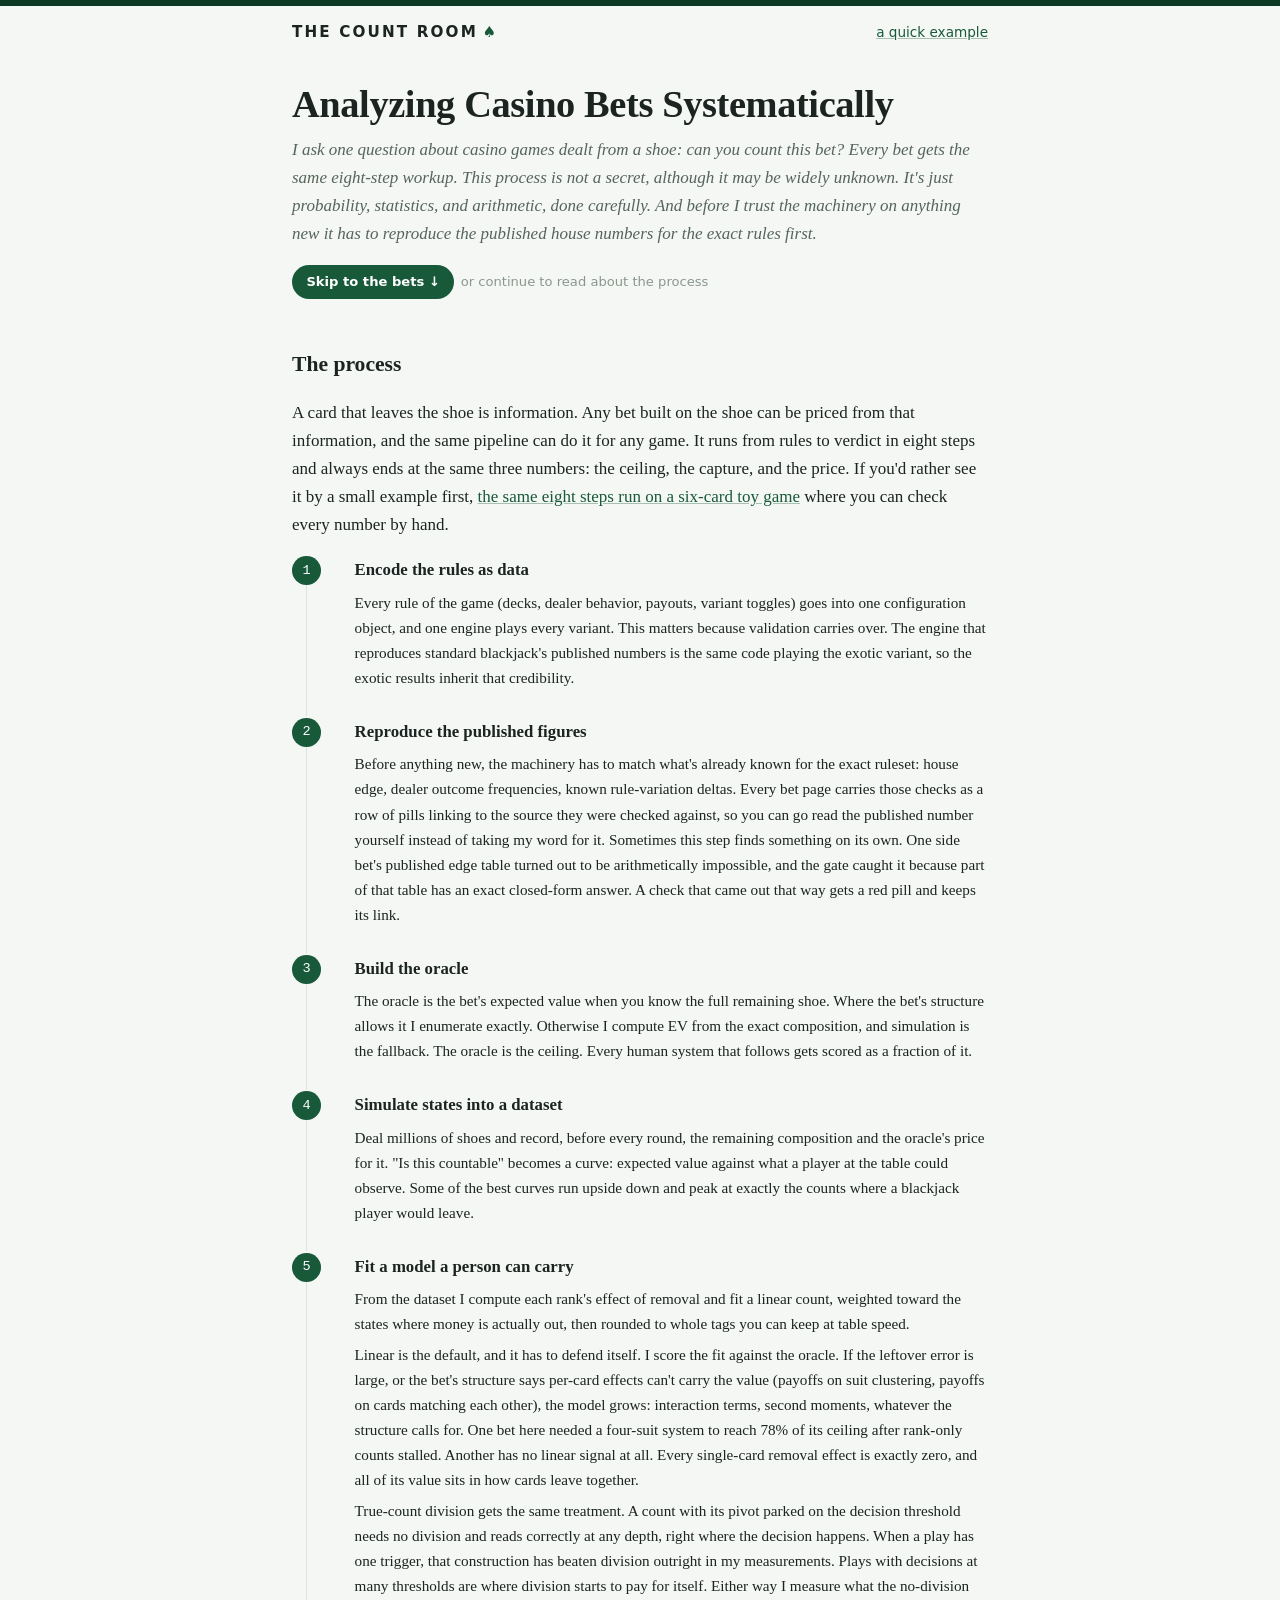
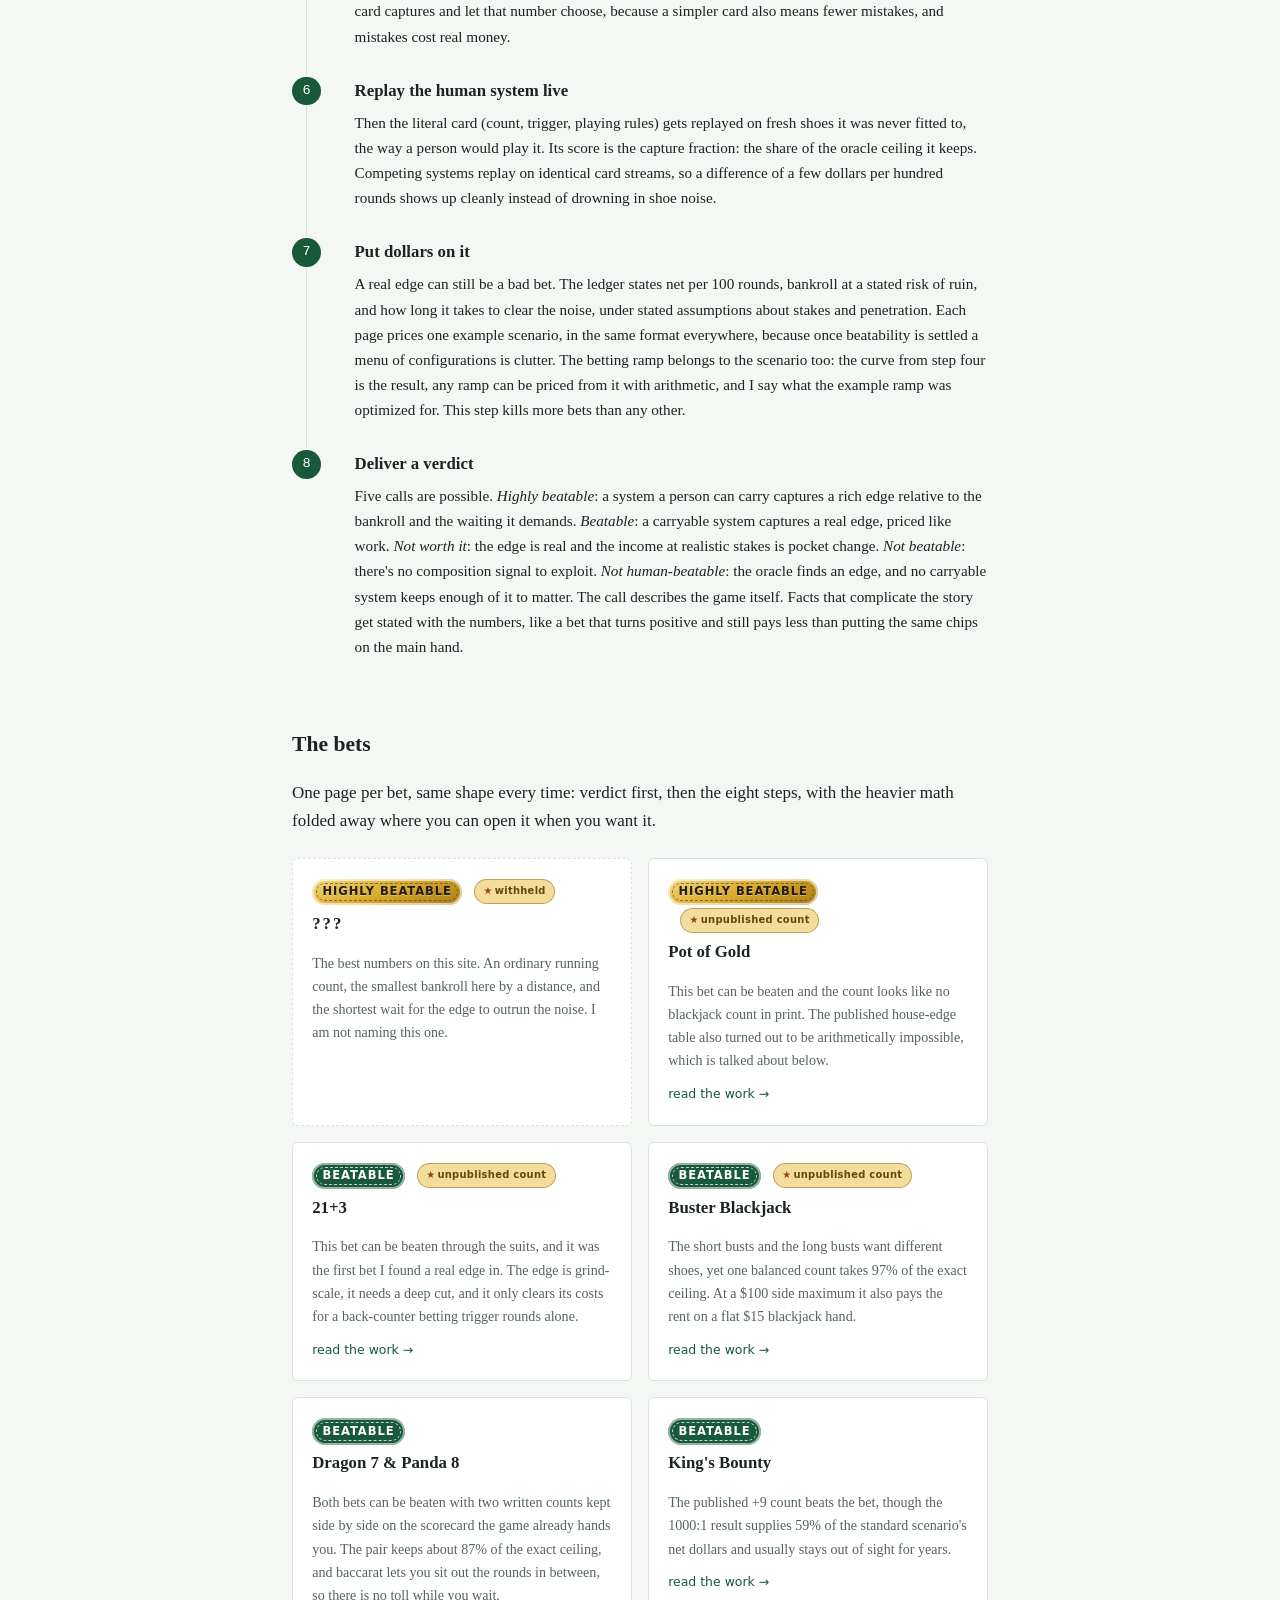
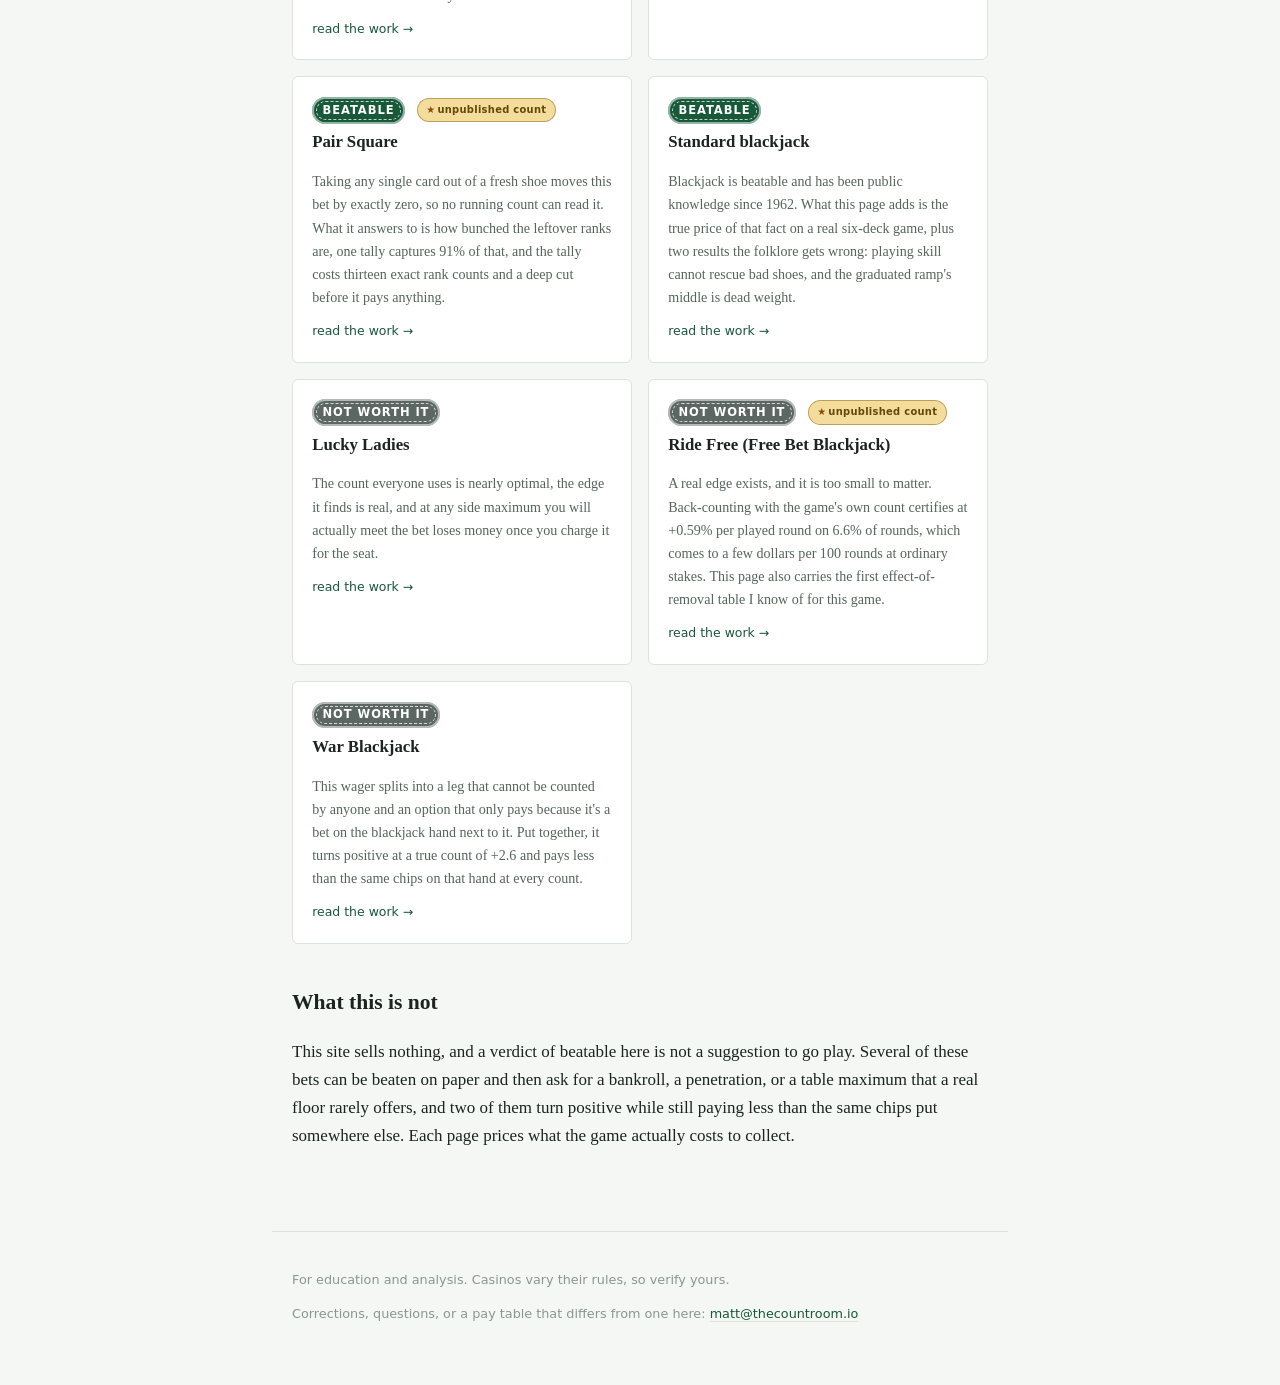
==== commit 78448924: "Deploy site" ====
--- a/index.html
+++ b/index.html
@@ -122,7 +122,7 @@
     One page per bet, same shape every time: verdict first, then the eight steps, with the heavier math folded away where you can open it when you
     want it.
   </p>
-  <div class="cards"><div class="card card-withheld"><span class="chip chip-highly-beatable">highly beatable</span><span class="chip-note"><span class="note-star">&starf;</span>withheld</span><h3>???</h3><p>The best numbers on this site. An ordinary running count, the smallest bankroll here by a distance, and the shortest wait for the edge to outrun the noise. I am not naming this one.</p></div><a class="card" href="bets/pot-of-gold.html"><span class="chip chip-highly-beatable">highly beatable</span><span class="chip-note"><span class="note-star">&starf;</span>unpublished count</span><h3>Pot of Gold</h3><p>This bet can be beaten and the count looks like no blackjack count in print. The published house-edge table also turned out to be arithmetically impossible, which is talked about below.</p><span class="card-go">read the work &rarr;</span></a><a class="card" href="bets/21-plus-3.html"><span class="chip chip-beatable">beatable</span><span class="chip-note"><span class="note-star">&starf;</span>unpublished count</span><h3>21+3</h3><p>This bet can be beaten through the suits, and it was the first bet I found a real edge in. The edge is grind-scale, it needs a deep cut, and it only clears its costs for a back-counter betting trigger rounds alone.</p><span class="card-go">read the work &rarr;</span></a><a class="card" href="bets/buster-blackjack.html"><span class="chip chip-beatable">beatable</span><span class="chip-note"><span class="note-star">&starf;</span>unpublished count</span><h3>Buster Blackjack</h3><p>The short busts and the long busts want different shoes, yet one balanced count takes 97% of the exact ceiling. At a $100 side maximum it also pays the rent on a flat $15 blackjack hand.</p><span class="card-go">read the work &rarr;</span></a><a class="card" href="bets/ez-baccarat.html"><span class="chip chip-beatable">beatable</span><h3>Dragon 7 &amp; Panda 8</h3><p>Both bets can be beaten with two written counts kept side by side on the scorecard the game already hands you. The pair keeps about 87% of the exact ceiling, and baccarat lets you sit out the rounds in between, so there is no toll while you wait.</p><span class="card-go">read the work &rarr;</span></a><a class="card" href="bets/pair-square.html"><span class="chip chip-beatable">beatable</span><span class="chip-note"><span class="note-star">&starf;</span>unpublished count</span><h3>Pair Square</h3><p>Taking any single card out of a fresh shoe moves this bet by exactly zero, so no running count can read it. What it answers to is how bunched the leftover ranks are, one tally captures 91% of that, and the tally costs thirteen exact rank counts and a deep cut before it pays anything.</p><span class="card-go">read the work &rarr;</span></a><a class="card" href="bets/standard-blackjack.html"><span class="chip chip-beatable">beatable</span><h3>Standard blackjack</h3><p>Blackjack is beatable and has been public knowledge since 1962. What this page adds is the true price of that fact on a real six-deck game, plus two results the folklore gets wrong: playing skill cannot rescue bad shoes, and the graduated ramp's middle is dead weight.</p><span class="card-go">read the work &rarr;</span></a><a class="card" href="bets/lucky-ladies.html"><span class="chip chip-not-worth-it">not worth it</span><h3>Lucky Ladies</h3><p>The count everyone uses is nearly optimal, the edge it finds is real, and at any side maximum you will actually meet the bet loses money once you charge it for the seat.</p><span class="card-go">read the work &rarr;</span></a><a class="card" href="bets/ride-free.html"><span class="chip chip-not-worth-it">not worth it</span><span class="chip-note"><span class="note-star">&starf;</span>unpublished count</span><h3>Ride Free (Free Bet Blackjack)</h3><p>A real edge exists, and it is too small to matter. Back-counting with the game's own count certifies at +0.59% per played round on 6.6% of rounds, which comes to a few dollars per 100 rounds at ordinary stakes. This page also carries the first effect-of-removal table I know of for this game.</p><span class="card-go">read the work &rarr;</span></a><a class="card" href="bets/war-blackjack.html"><span class="chip chip-not-worth-it">not worth it</span><h3>War Blackjack</h3><p>This wager splits into a leg that cannot be counted by anyone and an option that only pays because it's a bet on the blackjack hand next to it. Put together, it turns positive at a true count of +2.6 and pays less than the same chips on that hand at every count.</p><span class="card-go">read the work &rarr;</span></a></div>
+  <div class="cards"><div class="card card-withheld"><span class="chip chip-highly-beatable">highly beatable</span><span class="chip-note"><span class="note-star">&starf;</span>withheld</span><h3>???</h3><p>The best numbers on this site. An ordinary running count, the smallest bankroll here by a distance, and the shortest wait for the edge to outrun the noise. I am not naming this one.</p></div><a class="card" href="bets/pot-of-gold.html"><span class="chip chip-highly-beatable">highly beatable</span><span class="chip-note"><span class="note-star">&starf;</span>unpublished count</span><h3>Pot of Gold</h3><p>This bet can be beaten and the count looks like no blackjack count in print. The published house-edge table also turned out to be arithmetically impossible, which is talked about below.</p><span class="card-go">read the work &rarr;</span></a><a class="card" href="bets/21-plus-3.html"><span class="chip chip-beatable">beatable</span><span class="chip-note"><span class="note-star">&starf;</span>unpublished count</span><h3>21+3</h3><p>This bet can be beaten through the suits, and it was the first bet I found a real edge in. The edge is grind-scale, it needs a deep cut, and it only clears its costs for a back-counter betting trigger rounds alone.</p><span class="card-go">read the work &rarr;</span></a><a class="card" href="bets/buster-blackjack.html"><span class="chip chip-beatable">beatable</span><span class="chip-note"><span class="note-star">&starf;</span>unpublished count</span><h3>Buster Blackjack</h3><p>The short busts and the long busts want different shoes, yet one balanced count takes 97% of the exact ceiling. At a $100 side maximum it also pays the rent on a flat $15 blackjack hand.</p><span class="card-go">read the work &rarr;</span></a><a class="card" href="bets/ez-baccarat.html"><span class="chip chip-beatable">beatable</span><h3>Dragon 7 &amp; Panda 8</h3><p>Both bets can be beaten with two written counts kept side by side on the scorecard the game already hands you. The pair keeps about 87% of the exact ceiling, and baccarat lets you sit out the rounds in between, so there is no toll while you wait.</p><span class="card-go">read the work &rarr;</span></a><a class="card" href="bets/kings-bounty.html"><span class="chip chip-beatable">beatable</span><h3>King's Bounty</h3><p>The published +9 count beats the bet, though the 1000:1 result supplies 59% of the standard scenario's net dollars and usually stays out of sight for years.</p><span class="card-go">read the work &rarr;</span></a><a class="card" href="bets/pair-square.html"><span class="chip chip-beatable">beatable</span><span class="chip-note"><span class="note-star">&starf;</span>unpublished count</span><h3>Pair Square</h3><p>Taking any single card out of a fresh shoe moves this bet by exactly zero, so no running count can read it. What it answers to is how bunched the leftover ranks are, one tally captures 91% of that, and the tally costs thirteen exact rank counts and a deep cut before it pays anything.</p><span class="card-go">read the work &rarr;</span></a><a class="card" href="bets/standard-blackjack.html"><span class="chip chip-beatable">beatable</span><h3>Standard blackjack</h3><p>Blackjack is beatable and has been public knowledge since 1962. What this page adds is the true price of that fact on a real six-deck game, plus two results the folklore gets wrong: playing skill cannot rescue bad shoes, and the graduated ramp's middle is dead weight.</p><span class="card-go">read the work &rarr;</span></a><a class="card" href="bets/lucky-ladies.html"><span class="chip chip-not-worth-it">not worth it</span><h3>Lucky Ladies</h3><p>The count everyone uses is nearly optimal, the edge it finds is real, and at any side maximum you will actually meet the bet loses money once you charge it for the seat.</p><span class="card-go">read the work &rarr;</span></a><a class="card" href="bets/ride-free.html"><span class="chip chip-not-worth-it">not worth it</span><span class="chip-note"><span class="note-star">&starf;</span>unpublished count</span><h3>Ride Free (Free Bet Blackjack)</h3><p>A real edge exists, and it is too small to matter. Back-counting with the game's own count certifies at +0.59% per played round on 6.6% of rounds, which comes to a few dollars per 100 rounds at ordinary stakes. This page also carries the first effect-of-removal table I know of for this game.</p><span class="card-go">read the work &rarr;</span></a><a class="card" href="bets/war-blackjack.html"><span class="chip chip-not-worth-it">not worth it</span><h3>War Blackjack</h3><p>This wager splits into a leg that cannot be counted by anyone and an option that only pays because it's a bet on the blackjack hand next to it. Put together, it turns positive at a true count of +2.6 and pays less than the same chips on that hand at every count.</p><span class="card-go">read the work &rarr;</span></a></div>
 </section>
 
 <section class="step">
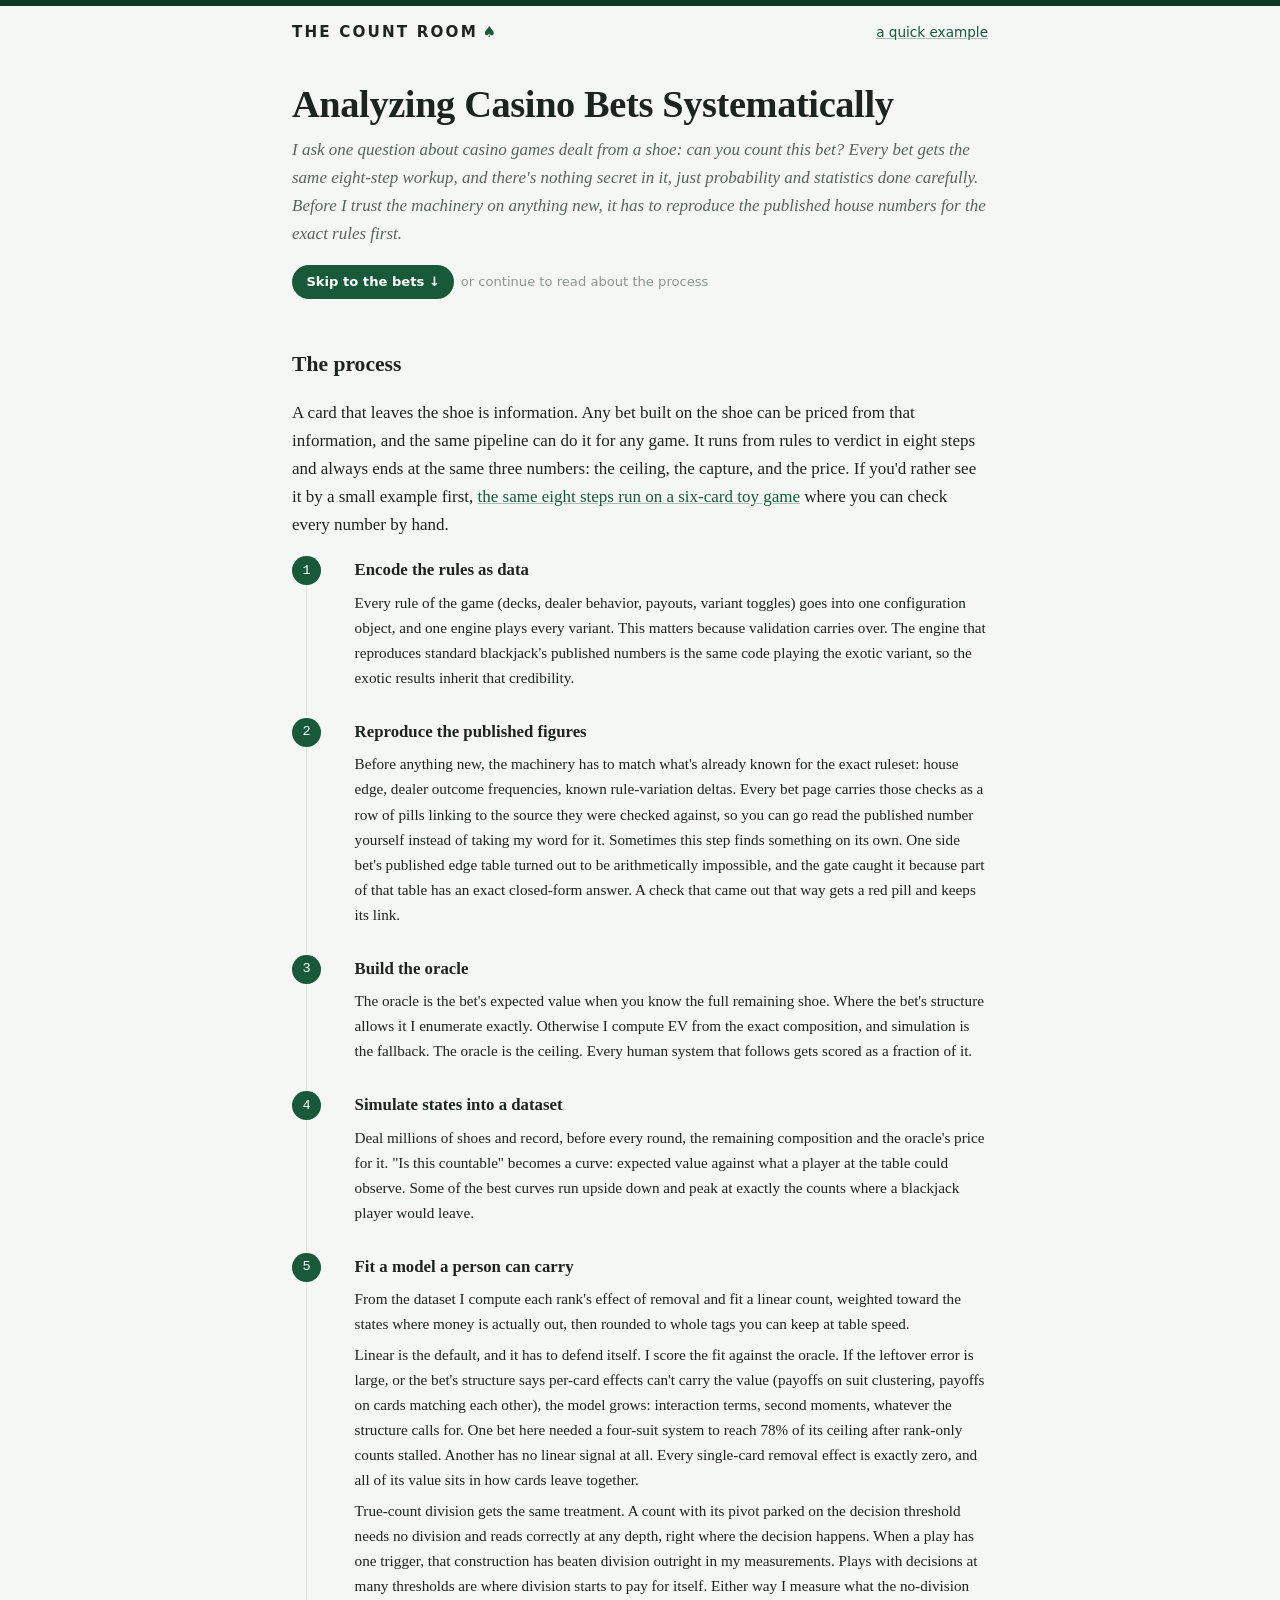
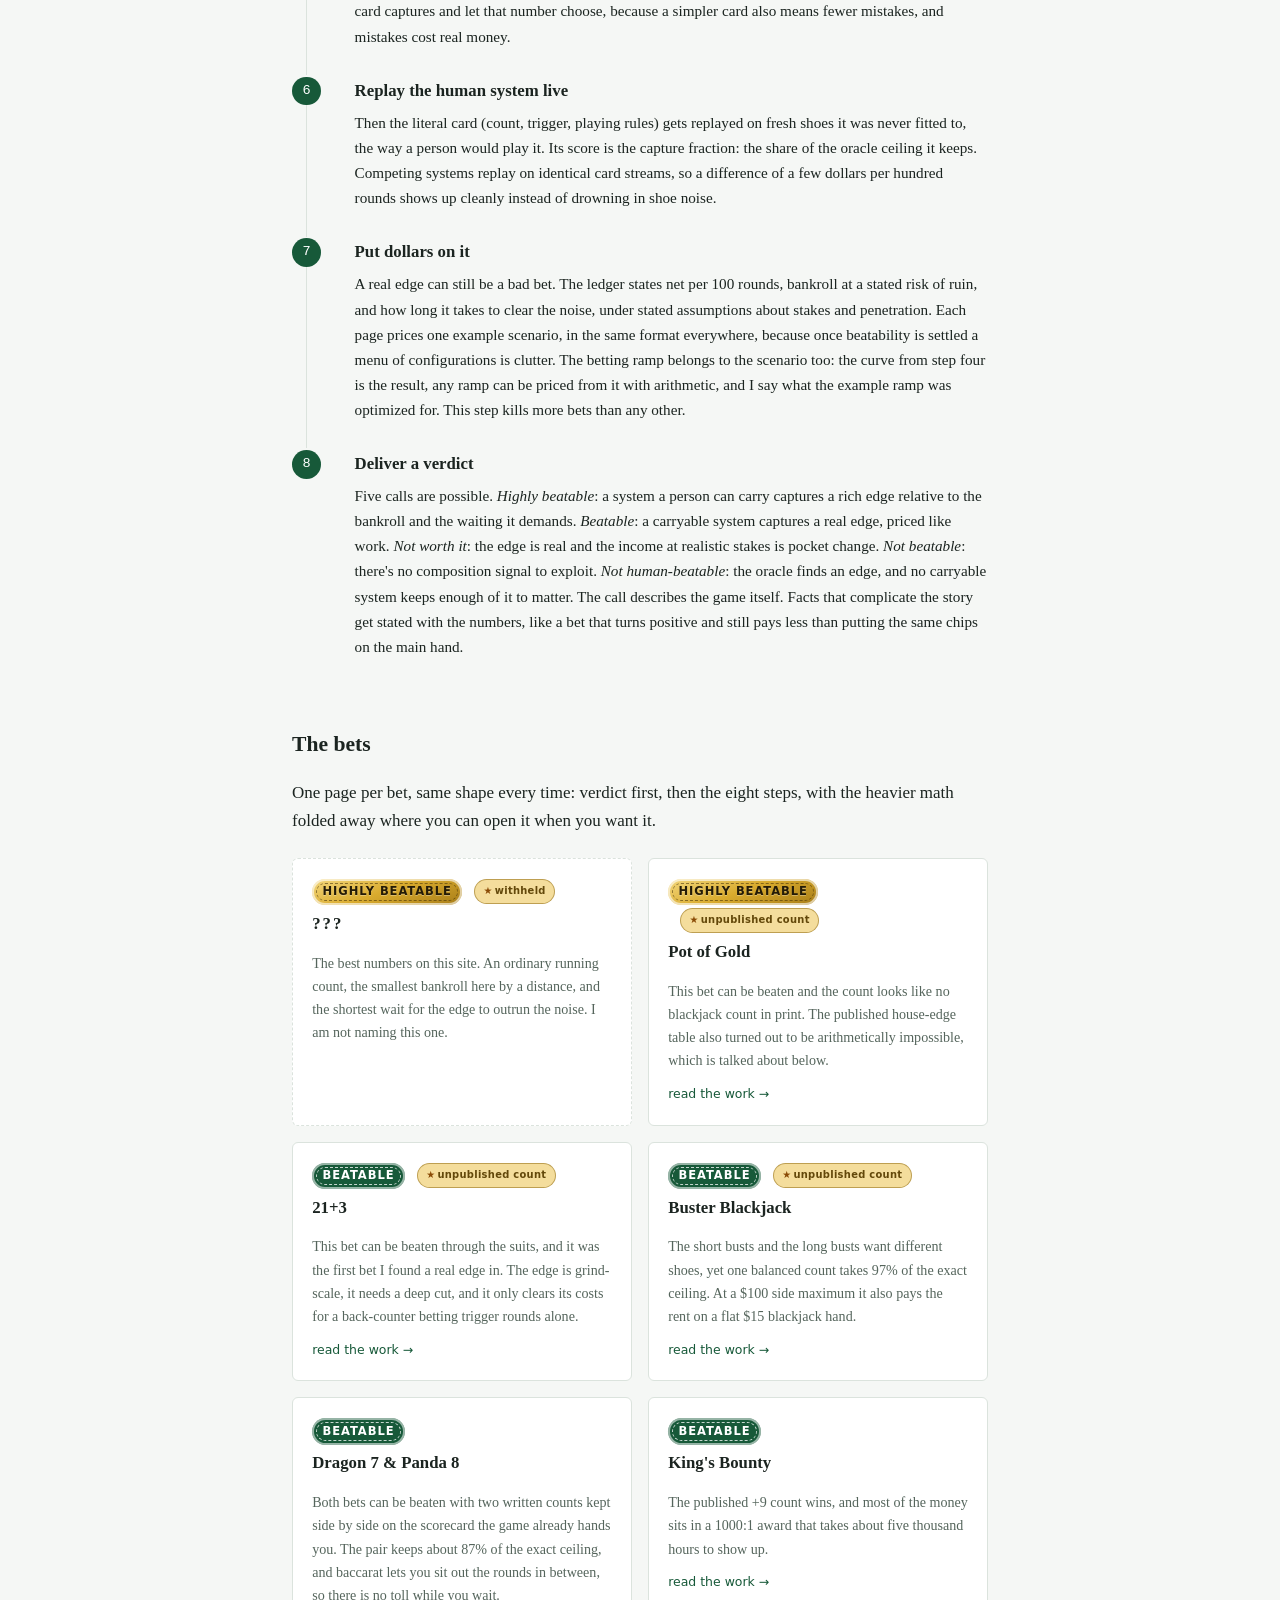
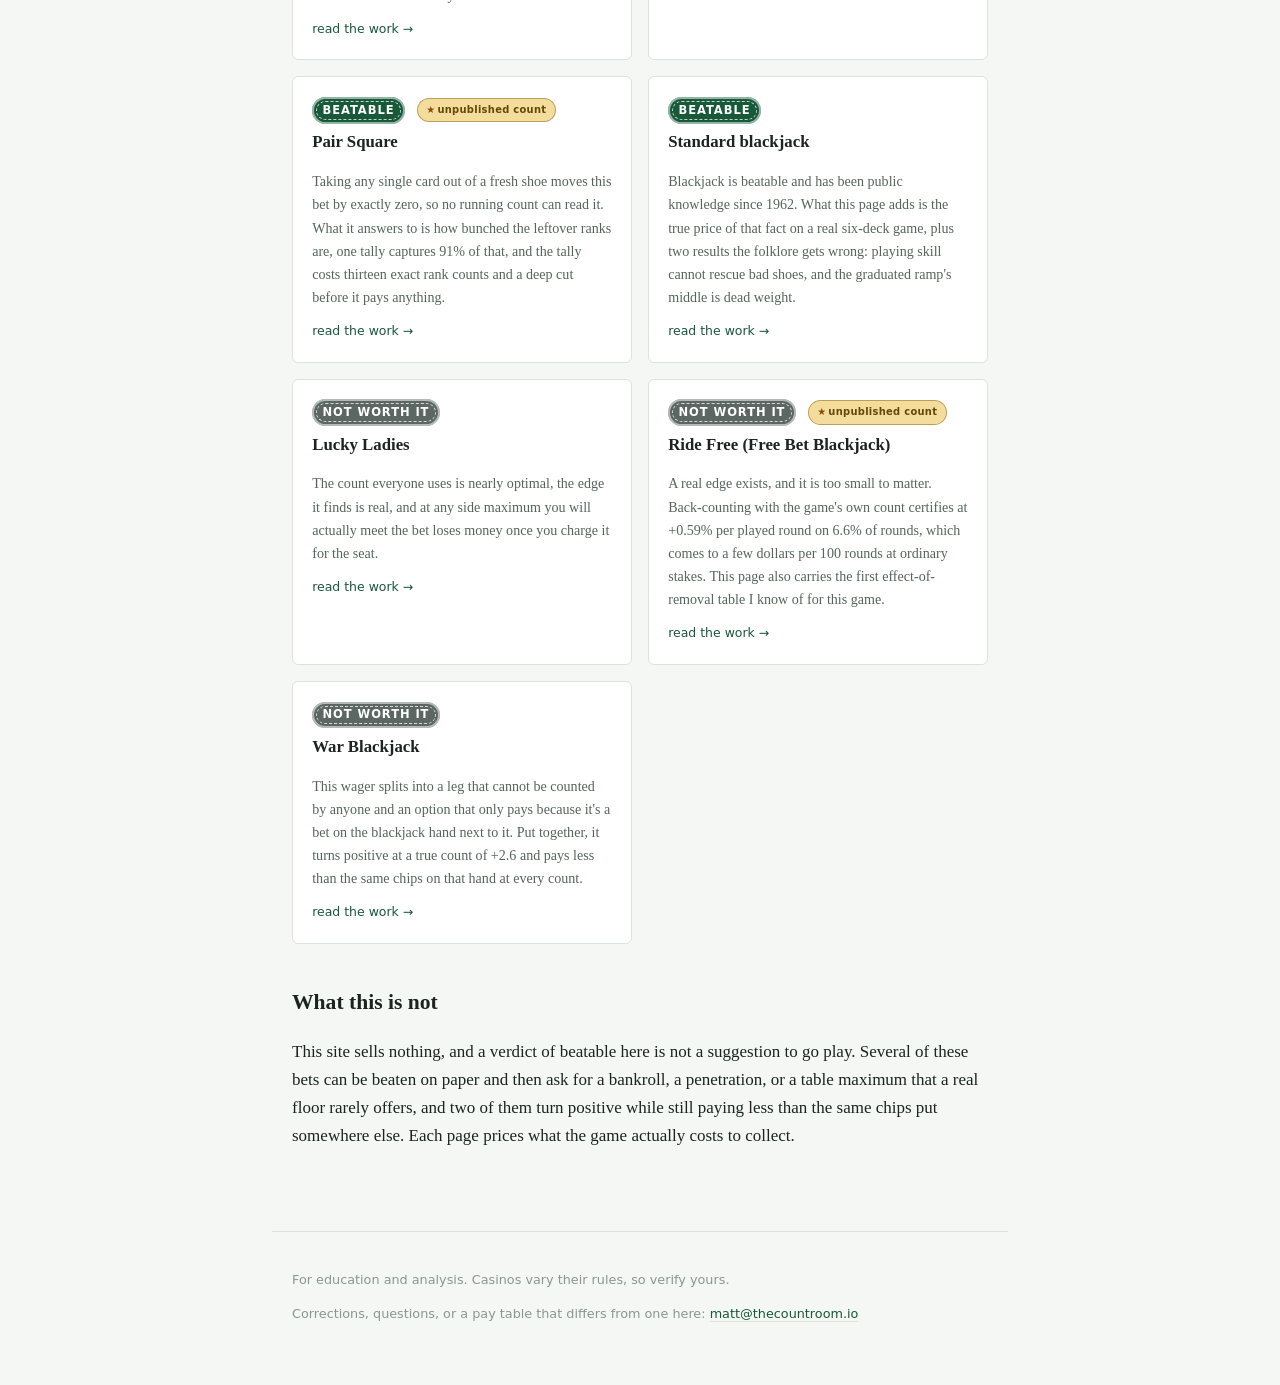
==== commit 4efb829c: "Deploy site" ====
--- a/index.html
+++ b/index.html
@@ -15,9 +15,9 @@
 <header class="bet-head">
   <h1>Analyzing Casino Bets Systematically</h1>
   <p class="subtitle">
-    I ask one question about casino games dealt from a shoe: can you count this bet? Every bet gets the same eight-step workup. This process is not a
-    secret, although it may be widely unknown. It's just probability, statistics, and arithmetic, done carefully. And before I trust the machinery on
-    anything new it has to reproduce the published house numbers for the exact rules first.
+    I ask one question about casino games dealt from a shoe: can you count this bet? Every bet gets the same eight-step workup, and there's nothing
+    secret in it, just probability and statistics done carefully. Before I trust the machinery on anything new, it has to reproduce the published
+    house numbers for the exact rules first.
   </p>
   <p class="skip-link"><a href="#bets">Skip to the bets &darr;</a><span class="skip-aside">or continue to read about the process</span></p>
 </header>
@@ -122,7 +122,7 @@
     One page per bet, same shape every time: verdict first, then the eight steps, with the heavier math folded away where you can open it when you
     want it.
   </p>
-  <div class="cards"><div class="card card-withheld"><span class="chip chip-highly-beatable">highly beatable</span><span class="chip-note"><span class="note-star">&starf;</span>withheld</span><h3>???</h3><p>The best numbers on this site. An ordinary running count, the smallest bankroll here by a distance, and the shortest wait for the edge to outrun the noise. I am not naming this one.</p></div><a class="card" href="bets/pot-of-gold.html"><span class="chip chip-highly-beatable">highly beatable</span><span class="chip-note"><span class="note-star">&starf;</span>unpublished count</span><h3>Pot of Gold</h3><p>This bet can be beaten and the count looks like no blackjack count in print. The published house-edge table also turned out to be arithmetically impossible, which is talked about below.</p><span class="card-go">read the work &rarr;</span></a><a class="card" href="bets/21-plus-3.html"><span class="chip chip-beatable">beatable</span><span class="chip-note"><span class="note-star">&starf;</span>unpublished count</span><h3>21+3</h3><p>This bet can be beaten through the suits, and it was the first bet I found a real edge in. The edge is grind-scale, it needs a deep cut, and it only clears its costs for a back-counter betting trigger rounds alone.</p><span class="card-go">read the work &rarr;</span></a><a class="card" href="bets/buster-blackjack.html"><span class="chip chip-beatable">beatable</span><span class="chip-note"><span class="note-star">&starf;</span>unpublished count</span><h3>Buster Blackjack</h3><p>The short busts and the long busts want different shoes, yet one balanced count takes 97% of the exact ceiling. At a $100 side maximum it also pays the rent on a flat $15 blackjack hand.</p><span class="card-go">read the work &rarr;</span></a><a class="card" href="bets/ez-baccarat.html"><span class="chip chip-beatable">beatable</span><h3>Dragon 7 &amp; Panda 8</h3><p>Both bets can be beaten with two written counts kept side by side on the scorecard the game already hands you. The pair keeps about 87% of the exact ceiling, and baccarat lets you sit out the rounds in between, so there is no toll while you wait.</p><span class="card-go">read the work &rarr;</span></a><a class="card" href="bets/kings-bounty.html"><span class="chip chip-beatable">beatable</span><h3>King's Bounty</h3><p>The published +9 count beats the bet, though the 1000:1 result supplies 59% of the standard scenario's net dollars and usually stays out of sight for years.</p><span class="card-go">read the work &rarr;</span></a><a class="card" href="bets/pair-square.html"><span class="chip chip-beatable">beatable</span><span class="chip-note"><span class="note-star">&starf;</span>unpublished count</span><h3>Pair Square</h3><p>Taking any single card out of a fresh shoe moves this bet by exactly zero, so no running count can read it. What it answers to is how bunched the leftover ranks are, one tally captures 91% of that, and the tally costs thirteen exact rank counts and a deep cut before it pays anything.</p><span class="card-go">read the work &rarr;</span></a><a class="card" href="bets/standard-blackjack.html"><span class="chip chip-beatable">beatable</span><h3>Standard blackjack</h3><p>Blackjack is beatable and has been public knowledge since 1962. What this page adds is the true price of that fact on a real six-deck game, plus two results the folklore gets wrong: playing skill cannot rescue bad shoes, and the graduated ramp's middle is dead weight.</p><span class="card-go">read the work &rarr;</span></a><a class="card" href="bets/lucky-ladies.html"><span class="chip chip-not-worth-it">not worth it</span><h3>Lucky Ladies</h3><p>The count everyone uses is nearly optimal, the edge it finds is real, and at any side maximum you will actually meet the bet loses money once you charge it for the seat.</p><span class="card-go">read the work &rarr;</span></a><a class="card" href="bets/ride-free.html"><span class="chip chip-not-worth-it">not worth it</span><span class="chip-note"><span class="note-star">&starf;</span>unpublished count</span><h3>Ride Free (Free Bet Blackjack)</h3><p>A real edge exists, and it is too small to matter. Back-counting with the game's own count certifies at +0.59% per played round on 6.6% of rounds, which comes to a few dollars per 100 rounds at ordinary stakes. This page also carries the first effect-of-removal table I know of for this game.</p><span class="card-go">read the work &rarr;</span></a><a class="card" href="bets/war-blackjack.html"><span class="chip chip-not-worth-it">not worth it</span><h3>War Blackjack</h3><p>This wager splits into a leg that cannot be counted by anyone and an option that only pays because it's a bet on the blackjack hand next to it. Put together, it turns positive at a true count of +2.6 and pays less than the same chips on that hand at every count.</p><span class="card-go">read the work &rarr;</span></a></div>
+  <div class="cards"><div class="card card-withheld"><span class="chip chip-highly-beatable">highly beatable</span><span class="chip-note"><span class="note-star">&starf;</span>withheld</span><h3>???</h3><p>The best numbers on this site. An ordinary running count, the smallest bankroll here by a distance, and the shortest wait for the edge to outrun the noise. I am not naming this one.</p></div><a class="card" href="bets/pot-of-gold.html"><span class="chip chip-highly-beatable">highly beatable</span><span class="chip-note"><span class="note-star">&starf;</span>unpublished count</span><h3>Pot of Gold</h3><p>This bet can be beaten and the count looks like no blackjack count in print. The published house-edge table also turned out to be arithmetically impossible, which is talked about below.</p><span class="card-go">read the work &rarr;</span></a><a class="card" href="bets/21-plus-3.html"><span class="chip chip-beatable">beatable</span><span class="chip-note"><span class="note-star">&starf;</span>unpublished count</span><h3>21+3</h3><p>This bet can be beaten through the suits, and it was the first bet I found a real edge in. The edge is grind-scale, it needs a deep cut, and it only clears its costs for a back-counter betting trigger rounds alone.</p><span class="card-go">read the work &rarr;</span></a><a class="card" href="bets/buster-blackjack.html"><span class="chip chip-beatable">beatable</span><span class="chip-note"><span class="note-star">&starf;</span>unpublished count</span><h3>Buster Blackjack</h3><p>The short busts and the long busts want different shoes, yet one balanced count takes 97% of the exact ceiling. At a $100 side maximum it also pays the rent on a flat $15 blackjack hand.</p><span class="card-go">read the work &rarr;</span></a><a class="card" href="bets/ez-baccarat.html"><span class="chip chip-beatable">beatable</span><h3>Dragon 7 &amp; Panda 8</h3><p>Both bets can be beaten with two written counts kept side by side on the scorecard the game already hands you. The pair keeps about 87% of the exact ceiling, and baccarat lets you sit out the rounds in between, so there is no toll while you wait.</p><span class="card-go">read the work &rarr;</span></a><a class="card" href="bets/kings-bounty.html"><span class="chip chip-beatable">beatable</span><h3>King's Bounty</h3><p>The published +9 count wins, and most of the money sits in a 1000:1 award that takes about five thousand hours to show up.</p><span class="card-go">read the work &rarr;</span></a><a class="card" href="bets/pair-square.html"><span class="chip chip-beatable">beatable</span><span class="chip-note"><span class="note-star">&starf;</span>unpublished count</span><h3>Pair Square</h3><p>Taking any single card out of a fresh shoe moves this bet by exactly zero, so no running count can read it. What it answers to is how bunched the leftover ranks are, one tally captures 91% of that, and the tally costs thirteen exact rank counts and a deep cut before it pays anything.</p><span class="card-go">read the work &rarr;</span></a><a class="card" href="bets/standard-blackjack.html"><span class="chip chip-beatable">beatable</span><h3>Standard blackjack</h3><p>Blackjack is beatable and has been public knowledge since 1962. What this page adds is the true price of that fact on a real six-deck game, plus two results the folklore gets wrong: playing skill cannot rescue bad shoes, and the graduated ramp's middle is dead weight.</p><span class="card-go">read the work &rarr;</span></a><a class="card" href="bets/lucky-ladies.html"><span class="chip chip-not-worth-it">not worth it</span><h3>Lucky Ladies</h3><p>The count everyone uses is nearly optimal, the edge it finds is real, and at any side maximum you will actually meet the bet loses money once you charge it for the seat.</p><span class="card-go">read the work &rarr;</span></a><a class="card" href="bets/ride-free.html"><span class="chip chip-not-worth-it">not worth it</span><span class="chip-note"><span class="note-star">&starf;</span>unpublished count</span><h3>Ride Free (Free Bet Blackjack)</h3><p>A real edge exists, and it is too small to matter. Back-counting with the game's own count certifies at +0.59% per played round on 6.6% of rounds, which comes to a few dollars per 100 rounds at ordinary stakes. This page also carries the first effect-of-removal table I know of for this game.</p><span class="card-go">read the work &rarr;</span></a><a class="card" href="bets/war-blackjack.html"><span class="chip chip-not-worth-it">not worth it</span><h3>War Blackjack</h3><p>This wager splits into a leg that cannot be counted by anyone and an option that only pays because it's a bet on the blackjack hand next to it. Put together, it turns positive at a true count of +2.6 and pays less than the same chips on that hand at every count.</p><span class="card-go">read the work &rarr;</span></a></div>
 </section>
 
 <section class="step">
